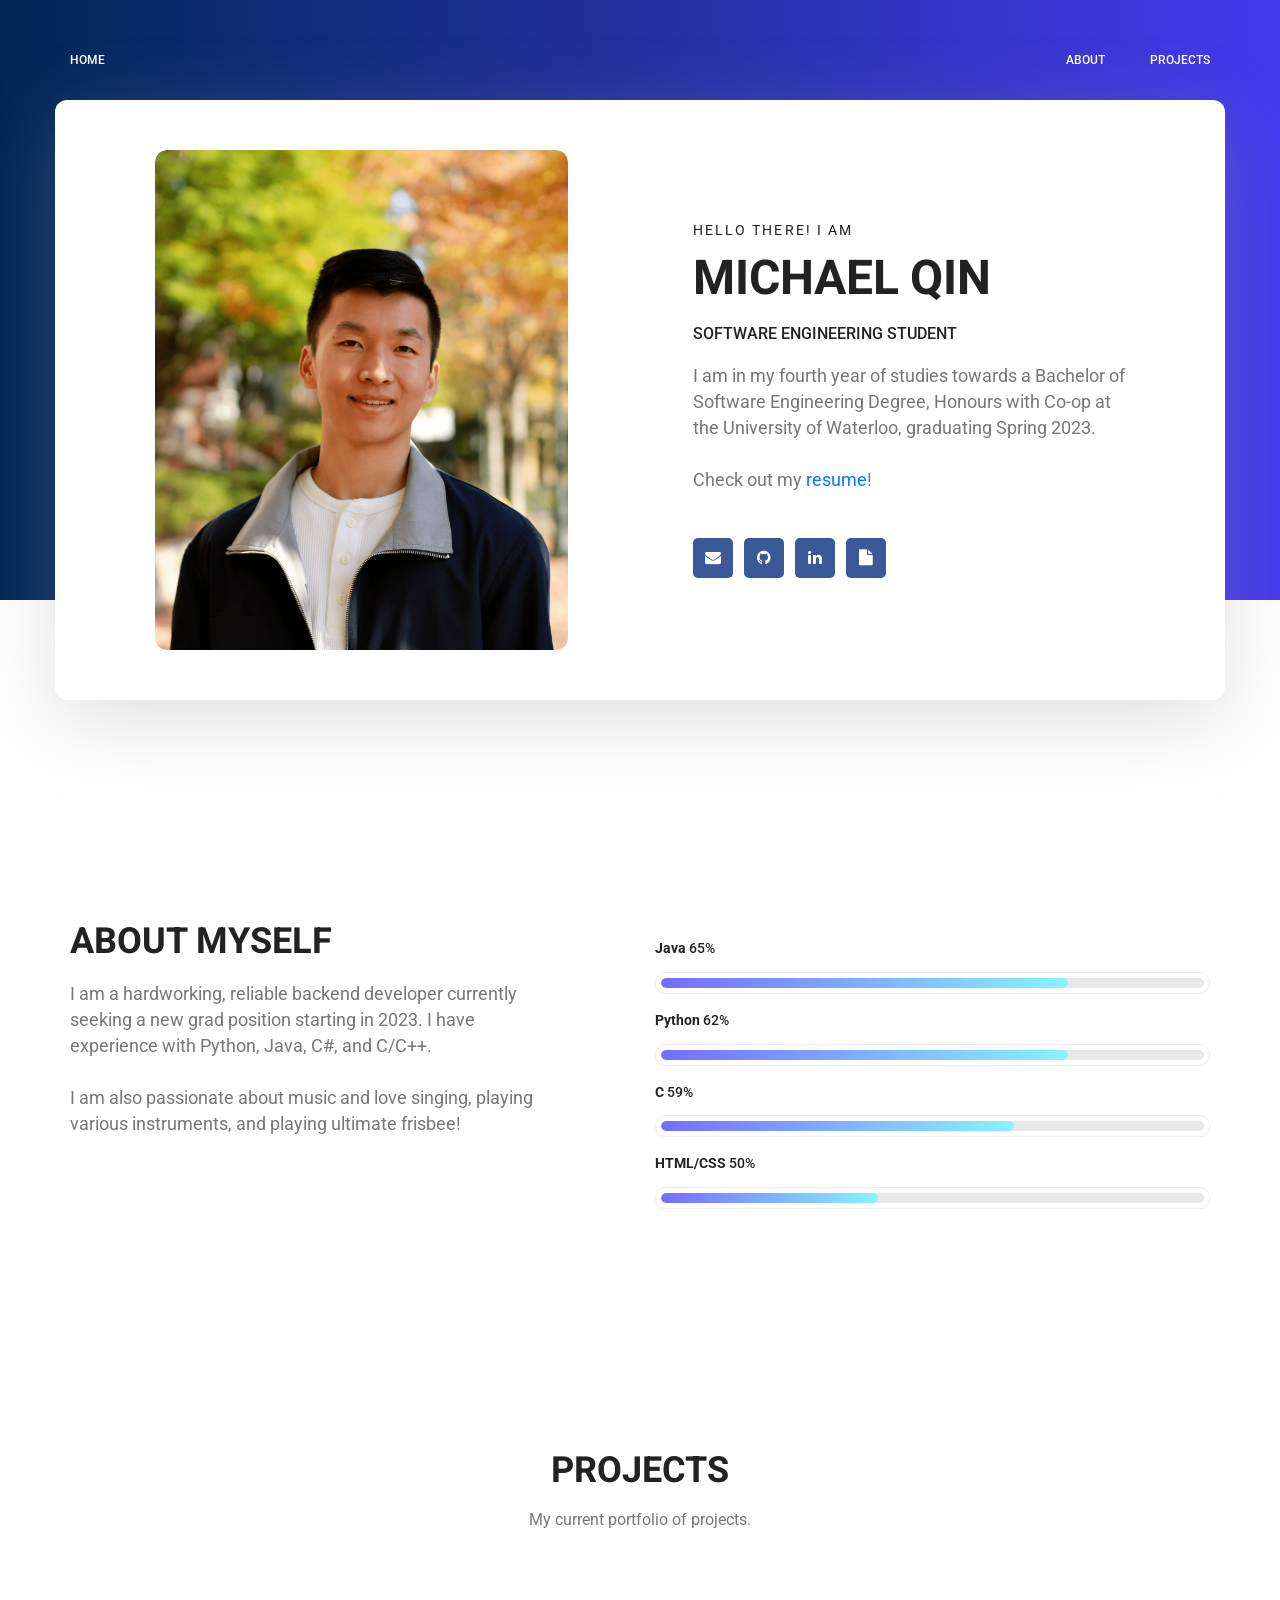
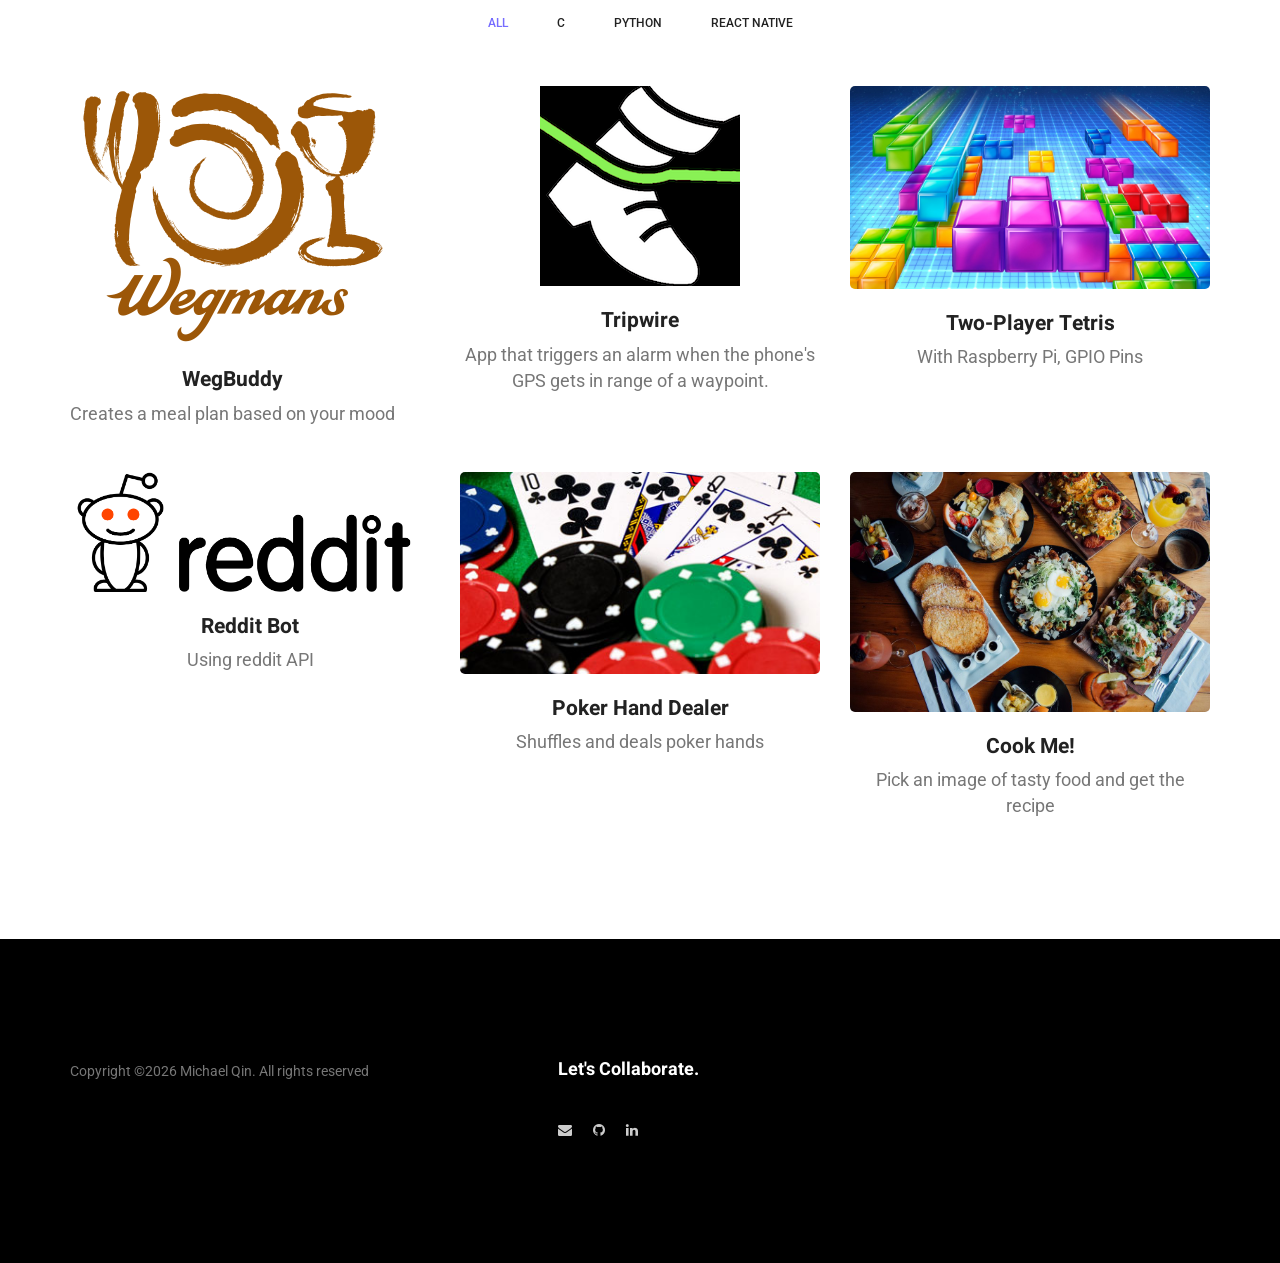
==== index.html @ 65c84c8a "updated" ====
<!doctype html>
<html lang="en">
    <head>
        <meta charset="utf-8">
        <meta name="viewport" content="width=device-width, initial-scale=1, shrink-to-fit=no">
        <link rel="icon" href="img/favicon.png" type="image/png">
        <title>Michael Qin</title>
        <link rel="stylesheet" href="css/bootstrap.css">
        <link rel="stylesheet" href="vendors/linericon/style.css">
        <link rel="stylesheet" href="css/font-awesome.min.css">
        <link rel="stylesheet" href="vendors/owl-carousel/owl.carousel.min.css">
        <link rel="stylesheet" href="vendors/lightbox/simpleLightbox.css">
        <link rel="stylesheet" href="vendors/nice-select/css/nice-select.css">
        <link rel="stylesheet" href="vendors/animate-css/animate.css">
        <link rel="stylesheet" href="vendors/popup/magnific-popup.css">
        <link rel="stylesheet" href="vendors/flaticon/flaticon.css">
        <link rel="stylesheet" href="css/style.css">
				<link rel="stylesheet" href="css/responsive.css">
				
    </head>
    <body>
        
        <!--================Header Menu Area =================-->
        <header class="header_area">
            <div class="main_menu">
            	<nav class="navbar navbar-expand-lg navbar-light">
					<div class="container box_1620">
						<ul class="nav navbar-nav menu_nav mr-auto">
							<li class="nav-item active"><a class="nav-link" href="index.html">Home</a></li>
						</ul>
						<button class="navbar-toggler" type="button" data-toggle="collapse" data-target="#navbarSupportedContent" aria-controls="navbarSupportedContent" aria-expanded="false" aria-label="Toggle navigation">
							<span class="icon-bar"></span>
							<span class="icon-bar"></span>
							<span class="icon-bar"></span>
						</button>

						<div class="collapse navbar-collapse offset" id="navbarSupportedContent">
							<ul class="nav navbar-nav menu_nav ml-auto">
								<li class="nav-item"><a class="nav-link" href="#welcome_area">About</a></li> 
								<li class="nav-item"><a class="nav-link" href="#projects">Projects</a></li>
							</ul>
						</div> 
					</div>
            	</nav>
            </div>
        </header>
        <!--================Header Menu Area =================-->
        
        <!--================Home Banner Area =================-->
        <section class="home_banner_area">
           	<div class="animated container box_1620 bounceInRight"> <!-- animate -->
           		<div class="banner_inner d-flex align-items-center">
					<div class="banner_content">
						<div class="media">
							<div class="d-flex">
								<img class="header_image" src="img/profilePortrait.png" alt="">
							</div>
							<div class="media-body">
								<div class="personal_text">
									<h6>Hello there! I am</h6>
									<h3>Michael Qin</h3>
									<h4>Software Engineering Student</h4>
									<p>I am in my fourth year of studies towards a Bachelor of Software Engineering Degree, Honours with Co-op at the University of Waterloo, graduating Spring 2023.
										<br><br>
										Check out my <a href="documents/michaelqinresume.pdf" target="_blank">resume</a>!
									</p>

									<ul class="list personal_social">
										<li><a href="mailto:qin.michael3@gmail.com" target="_blank"><i class="fa fa-envelope"></i></a></li> <!-- target blank is new tab-->
										<li><a href="https://github.com/michaelqin3" target="_blank"><i class="fa fa-github"></i></a></li>
										<li><a href="https://www.linkedin.com/in/michael-q/" target="_blank"><i class="fa fa-linkedin"></i></a></li>
										<li><a href="documents/michaelqinresume.pdf" target="_blank"><i class="fa fa-file"></i></a></li>
									</ul>
								</div>
							</div>
						</div>
					</div>
				</div>
            </div>
        </section>
        <!--================End Home Banner Area =================-->
        <!-- just have a small text blurb and text links, delete projects and the bars -->
        <!--================Welcome Area =================-->
        <section class="welcome_area p_120" id="welcome_area">
        	<div class="container">
        		<div class="row welcome_inner">
        			<div class="col-lg-6">
        				<div class="welcome_text">
        					<h4>About Myself</h4>
        					<p>I am a hardworking, reliable backend developer currently seeking a new grad position starting in 2023. I have experience with Python, Java, C#, and C/C++.
								<br><br>
								I am also passionate about music and love singing, playing various instruments, and playing ultimate frisbee!
							</p>
        				</div>
        			</div>
        			<div class="col-lg-6">
        				<div class="tools_expert">
        					<div class="skill_main">
								<div class="skill_item">
									<h4><strong>Java</strong> <span class="counter">85</span>%</h4>
									<div class="progress_br">
										<div class="progress">
											<div class="progress-bar" role="progressbar" aria-valuenow="75" aria-valuemin="0" aria-valuemax="100"></div>
										</div>
									</div>
								</div>
								<div class="skill_item">
									<h4><strong>Python</strong> <span class="counter">80</span>%</h4>
									<div class="progress_br">
										<div class="progress">
											<div class="progress-bar" role="progressbar" aria-valuenow="75" aria-valuemin="0" aria-valuemax="100"></div>
										</div>
									</div>
								</div>
								<div class="skill_item">
									<h4><strong>C</strong> <span class="counter">75</span>%</h4>
									<div class="progress_br">
										<div class="progress">
											<div class="progress-bar" role="progressbar" aria-valuenow="65" aria-valuemin="0" aria-valuemax="100"></div>
										</div>
									</div>
								</div>
								<div class="skill_item">
									<h4><strong>HTML/CSS</strong> <span class="counter">65</span>%</h4>
									<div class="progress_br">
										<div class="progress">
											<div class="progress-bar" role="progressbar" aria-valuenow="40" aria-valuemin="0" aria-valuemax="100"></div>
										</div>
									</div>
								</div>
							</div>
        				</div>
        			</div>
        		</div>
        	</div>
        </section>
        <!--================End Welcome Area =================-->
         
        <!--================Home Gallery Area =================-->
        <section class="home_gallery_area p_120" id="projects">
        	<div class="container">
        		<div class="main_title">
        			<h2>Projects</h2>
        			<p>My current portfolio of projects.</p>
        		</div>
        		<div class="isotope_fillter">
        			<ul class="gallery_filter list">
						<li class="active" data-filter="*"><a href="#">All</a></li>
						<li data-filter=".c"><a href="#">C</a></li>
						<li data-filter=".python"><a href="#">Python</a></li>
						<li data-filter=".rn"><a href="#">React Native</a></li>
					</ul>
        		</div>
        	</div>
        	<div class="container">
        		<div class="gallery_f_inner row imageGallery1">
					<div class="col-lg-4 col-md-4 col-sm-6 python">
						<div class="h_gallery_item">
							<div class="g_img_item">
								<img class="img-fluid" src="img/wegmans.png" alt="">
								<a class="light" href="https://github.com/meiyiniu/weg-buddy" target="_blank"><img src="img/gallery/icon.png" alt=""></a>
							</div>
							<div class="g_item_text">
								<h4>WegBuddy</h4>
								<p>Creates a meal plan based on your mood</p>
							</div>
						</div>
					</div>
					<div class="col-lg-4 col-md-4 col-sm-6 rn">
						<div class="h_gallery_item">
							<div class="g_img_item">
								<img class="img-fluid" src="img/tripwire.png" alt="">
								<a class="light" href="https://github.com/michaelqin3/tripwire" target="_blank"><img src="img/gallery/icon.png" alt=""></a>
							</div>
							<div class="g_item_text">
								<h4>Tripwire</h4>
								<p>App that triggers an alarm when the phone's GPS gets in range of a waypoint.</p>
							</div>
						</div>
					</div>
        			<div class="col-lg-4 col-md-4 col-sm-6 python">
        				<div class="h_gallery_item">
        					<div class="g_img_item">
        						<img class="img-fluid" src="img/tetris.jpeg" alt="">
        						<a class="light" href="https://github.com/michaelqin3/PiTetris" target="_blank"><img src="img/gallery/icon.png" alt=""></a>
        					</div>
        					<div class="g_item_text">
        						<h4>Two-Player Tetris</h4>
        						<p>With Raspberry Pi, GPIO Pins</p>
        					</div>
        				</div>
					</div>
					<div class="col-lg-4 col-md-4 col-sm-6 python">
        				<div class="h_gallery_item">
        					<div class="g_img_item">
        						<img class="img-fluid" src="img/reddit1.png" alt="">
        						<a class="light" href="https://github.com/michaelqin3/aswell_bot" target="_blank"><img src="img/gallery/icon.png" alt=""></a>
        					</div>
        					<div class="g_item_text">
        						<h4>Reddit Bot</h4>
        						<p>Using reddit API</p>
        					</div>
        				</div>
					</div>
					<div class="col-lg-4 col-md-4 col-sm-6 c">
        				<div class="h_gallery_item">
        					<div class="g_img_item">
        						<img class="img-fluid" src="img/poker.jpg" alt="">
        						<a class="light" href="https://github.com/michaelqin3/weird-poker" target="_blank"><img src="img/gallery/icon.png" alt=""></a>
        					</div>
        					<div class="g_item_text">
								<h4>Poker Hand Dealer</h4>
								<p>Shuffles and deals poker hands</p>
        					</div>
        				</div>
					</div>
					<div class="col-lg-4 col-md-4 col-sm-6">
        				<div class="h_gallery_item">
        					<div class="g_img_item">
        						<img class="img-fluid" src="img/food.jpg" alt="">
        						<a class="light" href="https://github.com/HanssonLin/CookMeApp" target="_blank"><img src="img/gallery/icon.png" alt=""></a>
        					</div>
        					<div class="g_item_text">
								<h4>Cook Me!</h4>
								<p>Pick an image of tasty food and get the recipe</p>
        					</div>
        				</div>
        			</div>
        		</div>
        	</div>
        </section>
        <!--================End Home Gallery Area =================-->
        
        <!--================Footer Area =================-->
        <footer class="footer_area p_120">
        	<div class="container">
        		<div class="row footer_inner">
        			<div class="col-lg-5 col-sm-6">
        				<aside class="f_widget ab_widget">
        					<p>Copyright &copy;<script>document.write(new Date().getFullYear());</script> Michael Qin. All rights reserved</p>
        				</aside>
        			</div>
        			<div class="col-lg-2">
        				<aside class="f_widget social_widget">
        					<div class="f_title">
        						<h3>Let's Collaborate.</h3> <!-- bigger buttons!-->
        					</div>
        					<ul class="list">
        						<li><a href="mailto:qin.michael3@gmail.com" target="_blank"><i class="fa fa-envelope"></i></a></li> <!-- target blank is new tab-->
								<li><a href="https://github.com/michaelqin3" target="_blank"><i class="fa fa-github"></i></a></li>
								<li><a href="https://www.linkedin.com/in/michael-q/" target="_blank"><i class="fa fa-linkedin"></i></a></li>
        					</ul>
        				</aside>
        			</div>
        		</div>
        	</div>
        </footer>
        <!--================End Footer Area =================-->

        <script src="js/jquery-3.3.1.min.js"></script>
        <script src="js/popper.js"></script>
        <script src="js/bootstrap.min.js"></script>
        <script src="js/stellar.js"></script>
        <script src="vendors/lightbox/simpleLightbox.min.js"></script>
        <script src="vendors/nice-select/js/jquery.nice-select.min.js"></script>
        <script src="vendors/isotope/imagesloaded.pkgd.min.js"></script>
        <script src="vendors/isotope/isotope.pkgd.min.js"></script>
        <script src="vendors/owl-carousel/owl.carousel.min.js"></script>
        <script src="vendors/popup/jquery.magnific-popup.min.js"></script>
        <script src="js/jquery.ajaxchimp.min.js"></script>
        <script src="vendors/counter-up/jquery.waypoints.min.js"></script>
        <script src="vendors/counter-up/jquery.counterup.min.js"></script>
        <script src="js/mail-script.js"></script>
		<script src="js/theme.js"></script>
    </body>
</html>
---- vendors/linericon/style.css ----
@font-face {
	font-family: 'Linearicons-Free';
	src:url('fonts/Linearicons-Free.eot?w118d');
	src:url('fonts/Linearicons-Free.eot?#iefixw118d') format('embedded-opentype'),
		url('fonts/Linearicons-Free.woff2?w118d') format('woff2'),
		url('fonts/Linearicons-Free.woff?w118d') format('woff'),
		url('fonts/Linearicons-Free.ttf?w118d') format('truetype'),
		url('fonts/Linearicons-Free.svg?w118d#Linearicons-Free') format('svg');
	font-weight: normal;
	font-style: normal;
}

.lnr {
	font-family: 'Linearicons-Free';
	speak: none;
	font-style: normal;
	font-weight: normal;
	font-variant: normal;
	text-transform: none;
	line-height: 1;

	/* Better Font Rendering =========== */
	-webkit-font-smoothing: antialiased;
	-moz-osx-font-smoothing: grayscale;
}

.lnr-home:before {
	content: "\e800";
}
.lnr-apartment:before {
	content: "\e801";
}
.lnr-pencil:before {
	content: "\e802";
}
.lnr-magic-wand:before {
	content: "\e803";
}
.lnr-drop:before {
	content: "\e804";
}
.lnr-lighter:before {
	content: "\e805";
}
.lnr-poop:before {
	content: "\e806";
}
.lnr-sun:before {
	content: "\e807";
}
.lnr-moon:before {
	content: "\e808";
}
.lnr-cloud:before {
	content: "\e809";
}
.lnr-cloud-upload:before {
	content: "\e80a";
}
.lnr-cloud-download:before {
	content: "\e80b";
}
.lnr-cloud-sync:before {
	content: "\e80c";
}
.lnr-cloud-check:before {
	content: "\e80d";
}
.lnr-database:before {
	content: "\e80e";
}
.lnr-lock:before {
	content: "\e80f";
}
.lnr-cog:before {
	content: "\e810";
}
.lnr-trash:before {
	content: "\e811";
}
.lnr-dice:before {
	content: "\e812";
}
.lnr-heart:before {
	content: "\e813";
}
.lnr-star:before {
	content: "\e814";
}
.lnr-star-half:before {
	content: "\e815";
}
.lnr-star-empty:before {
	content: "\e816";
}
.lnr-flag:before {
	content: "\e817";
}
.lnr-envelope:before {
	content: "\e818";
}
.lnr-paperclip:before {
	content: "\e819";
}
.lnr-inbox:before {
	content: "\e81a";
}
.lnr-eye:before {
	content: "\e81b";
}
.lnr-printer:before {
	content: "\e81c";
}
.lnr-file-empty:before {
	content: "\e81d";
}
.lnr-file-add:before {
	content: "\e81e";
}
.lnr-enter:before {
	content: "\e81f";
}
.lnr-exit:before {
	content: "\e820";
}
.lnr-graduation-hat:before {
	content: "\e821";
}
.lnr-license:before {
	content: "\e822";
}
.lnr-music-note:before {
	content: "\e823";
}
.lnr-film-play:before {
	content: "\e824";
}
.lnr-camera-video:before {
	content: "\e825";
}
.lnr-camera:before {
	content: "\e826";
}
.lnr-picture:before {
	content: "\e827";
}
.lnr-book:before {
	content: "\e828";
}
.lnr-bookmark:before {
	content: "\e829";
}
.lnr-user:before {
	content: "\e82a";
}
.lnr-users:before {
	content: "\e82b";
}
.lnr-shirt:before {
	content: "\e82c";
}
.lnr-store:before {
	content: "\e82d";
}
.lnr-cart:before {
	content: "\e82e";
}
.lnr-tag:before {
	content: "\e82f";
}
.lnr-phone-handset:before {
	content: "\e830";
}
.lnr-phone:before {
	content: "\e831";
}
.lnr-pushpin:before {
	content: "\e832";
}
.lnr-map-marker:before {
	content: "\e833";
}
.lnr-map:before {
	content: "\e834";
}
.lnr-location:before {
	content: "\e835";
}
.lnr-calendar-full:before {
	content: "\e836";
}
.lnr-keyboard:before {
	content: "\e837";
}
.lnr-spell-check:before {
	content: "\e838";
}
.lnr-screen:before {
	content: "\e839";
}
.lnr-smartphone:before {
	content: "\e83a";
}
.lnr-tablet:before {
	content: "\e83b";
}
.lnr-laptop:before {
	content: "\e83c";
}
.lnr-laptop-phone:before {
	content: "\e83d";
}
.lnr-power-switch:before {
	content: "\e83e";
}
.lnr-bubble:before {
	content: "\e83f";
}
.lnr-heart-pulse:before {
	content: "\e840";
}
.lnr-construction:before {
	content: "\e841";
}
.lnr-pie-chart:before {
	content: "\e842";
}
.lnr-chart-bars:before {
	content: "\e843";
}
.lnr-gift:before {
	content: "\e844";
}
.lnr-diamond:before {
	content: "\e845";
}
.lnr-linearicons:before {
	content: "\e846";
}
.lnr-dinner:before {
	content: "\e847";
}
.lnr-coffee-cup:before {
	content: "\e848";
}
.lnr-leaf:before {
	content: "\e849";
}
.lnr-paw:before {
	content: "\e84a";
}
.lnr-rocket:before {
	content: "\e84b";
}
.lnr-briefcase:before {
	content: "\e84c";
}
.lnr-bus:before {
	content: "\e84d";
}
.lnr-car:before {
	content: "\e84e";
}
.lnr-train:before {
	content: "\e84f";
}
.lnr-bicycle:before {
	content: "\e850";
}
.lnr-wheelchair:before {
	content: "\e851";
}
.lnr-select:before {
	content: "\e852";
}
.lnr-earth:before {
	content: "\e853";
}
.lnr-smile:before {
	content: "\e854";
}
.lnr-sad:before {
	content: "\e855";
}
.lnr-neutral:before {
	content: "\e856";
}
.lnr-mustache:before {
	content: "\e857";
}
.lnr-alarm:before {
	content: "\e858";
}
.lnr-bullhorn:before {
	content: "\e859";
}
.lnr-volume-high:before {
	content: "\e85a";
}
.lnr-volume-medium:before {
	content: "\e85b";
}
.lnr-volume-low:before {
	content: "\e85c";
}
.lnr-volume:before {
	content: "\e85d";
}
.lnr-mic:before {
	content: "\e85e";
}
.lnr-hourglass:before {
	content: "\e85f";
}
.lnr-undo:before {
	content: "\e860";
}
.lnr-redo:before {
	content: "\e861";
}
.lnr-sync:before {
	content: "\e862";
}
.lnr-history:before {
	content: "\e863";
}
.lnr-clock:before {
	content: "\e864";
}
.lnr-download:before {
	content: "\e865";
}
.lnr-upload:before {
	content: "\e866";
}
.lnr-enter-down:before {
	content: "\e867";
}
.lnr-exit-up:before {
	content: "\e868";
}
.lnr-bug:before {
	content: "\e869";
}
.lnr-code:before {
	content: "\e86a";
}
.lnr-link:before {
	content: "\e86b";
}
.lnr-unlink:before {
	content: "\e86c";
}
.lnr-thumbs-up:before {
	content: "\e86d";
}
.lnr-thumbs-down:before {
	content: "\e86e";
}
.lnr-magnifier:before {
	content: "\e86f";
}
.lnr-cross:before {
	content: "\e870";
}
.lnr-menu:before {
	content: "\e871";
}
.lnr-list:before {
	content: "\e872";
}
.lnr-chevron-up:before {
	content: "\e873";
}
.lnr-chevron-down:before {
	content: "\e874";
}
.lnr-chevron-left:before {
	content: "\e875";
}
.lnr-chevron-right:before {
	content: "\e876";
}
.lnr-arrow-up:before {
	content: "\e877";
}
.lnr-arrow-down:before {
	content: "\e878";
}
.lnr-arrow-left:before {
	content: "\e879";
}
.lnr-arrow-right:before {
	content: "\e87a";
}
.lnr-move:before {
	content: "\e87b";
}
.lnr-warning:before {
	content: "\e87c";
}
.lnr-question-circle:before {
	content: "\e87d";
}
.lnr-menu-circle:before {
	content: "\e87e";
}
.lnr-checkmark-circle:before {
	content: "\e87f";
}
.lnr-cross-circle:before {
	content: "\e880";
}
.lnr-plus-circle:before {
	content: "\e881";
}
.lnr-circle-minus:before {
	content: "\e882";
}
.lnr-arrow-up-circle:before {
	content: "\e883";
}
.lnr-arrow-down-circle:before {
	content: "\e884";
}
.lnr-arrow-left-circle:before {
	content: "\e885";
}
.lnr-arrow-right-circle:before {
	content: "\e886";
}
.lnr-chevron-up-circle:before {
	content: "\e887";
}
.lnr-chevron-down-circle:before {
	content: "\e888";
}
.lnr-chevron-left-circle:before {
	content: "\e889";
}
.lnr-chevron-right-circle:before {
	content: "\e88a";
}
.lnr-crop:before {
	content: "\e88b";
}
.lnr-frame-expand:before {
	content: "\e88c";
}
.lnr-frame-contract:before {
	content: "\e88d";
}
.lnr-layers:before {
	content: "\e88e";
}
.lnr-funnel:before {
	content: "\e88f";
}
.lnr-text-format:before {
	content: "\e890";
}
.lnr-text-format-remove:before {
	content: "\e891";
}
.lnr-text-size:before {
	content: "\e892";
}
.lnr-bold:before {
	content: "\e893";
}
.lnr-italic:before {
	content: "\e894";
}
.lnr-underline:before {
	content: "\e895";
}
.lnr-strikethrough:before {
	content: "\e896";
}
.lnr-highlight:before {
	content: "\e897";
}
.lnr-text-align-left:before {
	content: "\e898";
}
.lnr-text-align-center:before {
	content: "\e899";
}
.lnr-text-align-right:before {
	content: "\e89a";
}
.lnr-text-align-justify:before {
	content: "\e89b";
}
.lnr-line-spacing:before {
	content: "\e89c";
}
.lnr-indent-increase:before {
	content: "\e89d";
}
.lnr-indent-decrease:before {
	content: "\e89e";
}
.lnr-pilcrow:before {
	content: "\e89f";
}
.lnr-direction-ltr:before {
	content: "\e8a0";
}
.lnr-direction-rtl:before {
	content: "\e8a1";
}
.lnr-page-break:before {
	content: "\e8a2";
}
.lnr-sort-alpha-asc:before {
	content: "\e8a3";
}
.lnr-sort-amount-asc:before {
	content: "\e8a4";
}
.lnr-hand:before {
	content: "\e8a5";
}
.lnr-pointer-up:before {
	content: "\e8a6";
}
.lnr-pointer-right:before {
	content: "\e8a7";
}
.lnr-pointer-down:before {
	content: "\e8a8";
}
.lnr-pointer-left:before {
	content: "\e8a9";
}
---- vendors/nice-select/css/nice-select.css ----
.nice-select {
  -webkit-tap-highlight-color: transparent;
  background-color: #fff;
  border-radius: 5px;
  border: solid 1px #e8e8e8;
  box-sizing: border-box;
  clear: both;
  cursor: pointer;
  display: block;
  float: left;
  font-family: inherit;
  font-size: 14px;
  font-weight: normal;
  height: 42px;
  line-height: 40px;
  outline: none;
  padding-left: 18px;
  padding-right: 30px;
  position: relative;
  text-align: left !important;
  -webkit-transition: all 0.2s ease-in-out;
  transition: all 0.2s ease-in-out;
  -webkit-user-select: none;
     -moz-user-select: none;
      -ms-user-select: none;
          user-select: none;
  white-space: nowrap;
  width: auto; }
  .nice-select:hover {
    border-color: #dbdbdb; }
  .nice-select:active, .nice-select.open, .nice-select:focus {
    border-color: #999; }
  .nice-select:after {
    border-bottom: 2px solid #999;
    border-right: 2px solid #999;
    content: '';
    display: block;
    height: 5px;
    margin-top: -4px;
    pointer-events: none;
    position: absolute;
    right: 12px;
    top: 50%;
    -webkit-transform-origin: 66% 66%;
        -ms-transform-origin: 66% 66%;
            transform-origin: 66% 66%;
    -webkit-transform: rotate(45deg);
        -ms-transform: rotate(45deg);
            transform: rotate(45deg);
    -webkit-transition: all 0.15s ease-in-out;
    transition: all 0.15s ease-in-out;
    width: 5px; }
  .nice-select.open:after {
    -webkit-transform: rotate(-135deg);
        -ms-transform: rotate(-135deg);
            transform: rotate(-135deg); }
  .nice-select.open .list {
    opacity: 1;
    pointer-events: auto;
    -webkit-transform: scale(1) translateY(0);
        -ms-transform: scale(1) translateY(0);
            transform: scale(1) translateY(0); }
  .nice-select.disabled {
    border-color: #ededed;
    color: #999;
    pointer-events: none; }
    .nice-select.disabled:after {
      border-color: #cccccc; }
  .nice-select.wide {
    width: 100%; }
    .nice-select.wide .list {
      left: 0 !important;
      right: 0 !important; }
  .nice-select.right {
    float: right; }
    .nice-select.right .list {
      left: auto;
      right: 0; }
  .nice-select.small {
    font-size: 12px;
    height: 36px;
    line-height: 34px; }
    .nice-select.small:after {
      height: 4px;
      width: 4px; }
    .nice-select.small .option {
      line-height: 34px;
      min-height: 34px; }
  .nice-select .list {
    background-color: #fff;
    border-radius: 5px;
    box-shadow: 0 0 0 1px rgba(68, 68, 68, 0.11);
    box-sizing: border-box;
    margin-top: 4px;
    opacity: 0;
    overflow: hidden;
    padding: 0;
    pointer-events: none;
    position: absolute;
    top: 100%;
    left: 0;
    -webkit-transform-origin: 50% 0;
        -ms-transform-origin: 50% 0;
            transform-origin: 50% 0;
    -webkit-transform: scale(0.75) translateY(-21px);
        -ms-transform: scale(0.75) translateY(-21px);
            transform: scale(0.75) translateY(-21px);
    -webkit-transition: all 0.2s cubic-bezier(0.5, 0, 0, 1.25), opacity 0.15s ease-out;
    transition: all 0.2s cubic-bezier(0.5, 0, 0, 1.25), opacity 0.15s ease-out;
    z-index: 9; }
    .nice-select .list:hover .option:not(:hover) {
      background-color: transparent !important; }
  .nice-select .option {
    cursor: pointer;
    font-weight: 400;
    line-height: 40px;
    list-style: none;
    min-height: 40px;
    outline: none;
    padding-left: 18px;
    padding-right: 29px;
    text-align: left;
    -webkit-transition: all 0.2s;
    transition: all 0.2s; }
    .nice-select .option:hover, .nice-select .option.focus, .nice-select .option.selected.focus {
      background-color: #f6f6f6; }
    .nice-select .option.selected {
      font-weight: bold; }
    .nice-select .option.disabled {
      background-color: transparent;
      color: #999;
      cursor: default; }

.no-csspointerevents .nice-select .list {
  display: none; }

.no-csspointerevents .nice-select.open .list {
  display: block; }
---- vendors/flaticon/flaticon.css ----
/*
  	Flaticon icon font: Flaticon
  	Creation date: 26/06/2018 17:19
  	*/

@font-face {
  font-family: "Flaticon";
  src: url("./Flaticon.eot");
  src: url("./Flaticon.eot?#iefix") format("embedded-opentype"),
       url("./Flaticon.woff") format("woff"),
       url("./Flaticon.ttf") format("truetype"),
       url("./Flaticon.svg#Flaticon") format("svg");
  font-weight: normal;
  font-style: normal;
}

@media screen and (-webkit-min-device-pixel-ratio:0) {
  @font-face {
    font-family: "Flaticon";
    src: url("./Flaticon.svg#Flaticon") format("svg");
  }
}

[class^="flaticon-"]:before, [class*=" flaticon-"]:before,
[class^="flaticon-"]:after, [class*=" flaticon-"]:after {   
  font-family: Flaticon;
        font-size: 20px;
font-style: normal;
margin-left: 20px;
}

.flaticon-skyline:before { content: "\f100"; }
.flaticon-sketch:before { content: "\f101"; }
.flaticon-city:before { content: "\f102"; }
---- css/style.css ----
/*----------------------------------------------------
@File: Default Styles
@Author: Rocky Ahmed
@URL: http://wethemez.com
Author E-mail: rockybd1995@gmail.com

This file contains the styling for the actual theme, this
is the file you need to edit to change the look of the
theme.
---------------------------------------------------- */
/*=====================================================================
@Template Name: Builder Construction 
@Author: Rocky Ahmed
@Developed By: Rocky Ahmed
@Developer URL: http://rocky.wethemez.com
Author E-mail: rockybd1995@gmail.com

@Default Styles

Table of Content:
01/ Variables
02/ predefin
03/ header
04/ button
05/ banner
06/ breadcrumb
07/ about
08/ team
09/ project 
10/ price 
11/ team 
12/ blog 
13/ video  
14/ features  
15/ career  
16/ contact 
17/ footer

=====================================================================*/
/*----------------------------------------------------*/
/*font Variables*/
/*Color Variables*/
/*=================== fonts ====================*/
@import url("https://fonts.googleapis.com/css?family=Heebo:300,400,700,900|Roboto:300,400,500,700");
/*---------------------------------------------------- */
/*----------------------------------------------------*/
.list {
  list-style: none;
  margin: 0px;
  padding: 0px; }

a {
  text-decoration: none;
  transition: all 0.3s ease-in-out; }
  a:hover, a:focus {
    text-decoration: none;
    outline: none; }

.row.m0 {
  margin: 0px; }

body {
  line-height: 26px;
  font-size: 18px;
  font-family: "Roboto", sans-serif;
  font-weight: normal;
  color: #777777; }

h1, h2, h3, h4, h5, h6 {
  font-family: "Heebo", sans-serif;
  font-weight: bold; }

button:focus {
  outline: none;
  box-shadow: none; }

.p0 {
  padding-left: 0px;
  padding-right: 0px; }

.p_120 {
  padding-top: 120px;
  padding-bottom: 120px; }

.p_100 {
  padding-top: 100px;
  padding-bottom: 100px; }

.pad_top {
  padding-top: 120px; }

.pad_bt {
  padding-bottom: 120px; }

.mt-25 {
  margin-top: 25px; }

@media (min-width: 1200px) {
  .container {
    max-width: 1170px; } }

@media (min-width: 1620px) {
  .box_1620 {
    max-width: 1620px;
    margin: auto;
    width: 100%;
    padding-left: 0px;
    padding-right: 0px; } }
/* Main Title Area css
============================================================================================ */
.main_title {
  text-align: center;
  max-width: 670px;
  margin: 0px auto 75px; }
  .main_title h2 {
    font-family: "Heebo", sans-serif;
    font-size: 36px;
    color: #222222;
    margin-bottom: 15px;
    text-transform: uppercase; }
  .main_title p {
    font-size: 16px;
    font-family: "Roboto", sans-serif;
    font-weight: normal;
    line-height: 26px;
    color: #777777;
    margin-bottom: 0px; }

/* End Main Title Area css
============================================================================================ */
/*---------------------------------------------------- */
/*----------------------------------------------------*/
.header_area {
  position: absolute;
  width: 100%;
  top: 0;
  left: 0;
  z-index: 99;
  transition: background 0.4s, all 0.3s linear; }
  .header_area .navbar {
    background: transparent;
    padding: 0px;
    border: 0px;
    border-radius: 0px; }
    .header_area .navbar .nav .nav-item {
      margin-right: 45px; }
      .header_area .navbar .nav .nav-item .nav-link {
        font: 500 12px/120px "Roboto", sans-serif;
        text-transform: uppercase;
        color: #fff;
        padding: 0px;
        display: inline-block; }
        .header_area .navbar .nav .nav-item .nav-link:after {
          display: none; }
      .header_area .navbar .nav .nav-item:hover .nav-link, .header_area .navbar .nav .nav-item.active .nav-link {
        color: #fff; }
      .header_area .navbar .nav .nav-item.submenu {
        position: relative; }
        .header_area .navbar .nav .nav-item.submenu ul {
          border: none;
          padding: 0px;
          border-radius: 0px;
          box-shadow: none;
          margin: 0px;
          background: #fff;
          box-shadow: 0px 3px 16px 0px rgba(0, 0, 0, 0.1); }
          @media (min-width: 992px) {
            .header_area .navbar .nav .nav-item.submenu ul {
              position: absolute;
              top: 120%;
              left: 0px;
              min-width: 200px;
              text-align: left;
              opacity: 0;
              transition: all 300ms ease-in;
              visibility: hidden;
              display: block;
              border: none;
              padding: 0px;
              border-radius: 0px; } }
          .header_area .navbar .nav .nav-item.submenu ul:before {
            content: "";
            width: 0;
            height: 0;
            border-style: solid;
            border-width: 10px 10px 0 10px;
            border-color: #eeeeee transparent transparent transparent;
            position: absolute;
            right: 24px;
            top: 45px;
            z-index: 3;
            opacity: 0;
            transition: all 400ms linear; }
          .header_area .navbar .nav .nav-item.submenu ul .nav-item {
            display: block;
            float: none;
            margin-right: 0px;
            border-bottom: 1px solid #ededed;
            margin-left: 0px;
            transition: all 0.4s linear; }
            .header_area .navbar .nav .nav-item.submenu ul .nav-item .nav-link {
              line-height: 45px;
              color: #222222;
              padding: 0px 30px;
              transition: all 150ms linear;
              display: block;
              margin-right: 0px; }
            .header_area .navbar .nav .nav-item.submenu ul .nav-item:last-child {
              border-bottom: none; }
            .header_area .navbar .nav .nav-item.submenu ul .nav-item:hover .nav-link {
              background: #766dff;
              color: #fff; }
        @media (min-width: 992px) {
          .header_area .navbar .nav .nav-item.submenu:hover ul {
            visibility: visible;
            opacity: 1;
            top: 100%; } }
        .header_area .navbar .nav .nav-item.submenu:hover ul .nav-item {
          margin-top: 0px; }
      .header_area .navbar .nav .nav-item:last-child {
        margin-right: 0px; }
    .header_area .navbar .search {
      font-size: 12px;
      line-height: 60px;
      display: inline-block;
      color: #222222;
      margin-left: 80px; }
      .header_area .navbar .search i {
        font-weight: 600; }
  .header_area.navbar_fixed .main_menu {
    position: fixed;
    width: 100%;
    top: -70px;
    left: 0;
    right: 0;
    background: #000;
    transform: translateY(70px);
    transition: transform 500ms ease, background 500ms ease;
    -webkit-transition: transform 500ms ease, background 500ms ease;
    box-shadow: 0px 3px 16px 0px rgba(0, 0, 0, 0.1); }
    .header_area.navbar_fixed .main_menu .navbar .nav .nav-item .nav-link {
      line-height: 70px; }

.top_menu {
  background: #f9f9ff; }
  .top_menu .header_social li {
    display: inline-block;
    margin-right: 15px; }
    .top_menu .header_social li a {
      font-size: 14px;
      color: #777777;
      display: inline-block;
      line-height: 42px;
      transition: all 300ms linear 0s; }
    .top_menu .header_social li:last-child {
      margin-right: 0px; }
    .top_menu .header_social li:hover a {
      color: #766dff; }
  .top_menu .dn_btn {
    line-height: 42px;
    display: inline-block;
    font-size: 12px;
    margin-right: 30px;
    font-family: "Roboto", sans-serif;
    font-weight: normal;
    color: #777777;
    transition: all 300ms linear 0s; }
    .top_menu .dn_btn:hover {
      color: #766dff; }
    .top_menu .dn_btn:last-child {
      margin-right: 0px; }
  .top_menu .lan_pack {
    height: 30px;
    border: 1px solid #eeeeee;
    border-radius: 3px;
    line-height: 28px;
    font-size: 12px;
    font-family: "Roboto", sans-serif;
    font-weight: 500;
    padding-left: 19px;
    padding-right: 36px;
    color: #777777;
    background: #f9f9ff;
    margin-right: 5px;
    margin-top: 8px; }
    .top_menu .lan_pack .current {
      color: #777777; }
    .top_menu .lan_pack:after {
      content: "\f0d7";
      border: none !important;
      font: normal normal normal 12px/1 FontAwesome;
      transform: rotate(0deg);
      height: auto;
      margin-top: -6px;
      right: 20px; }

/*---------------------------------------------------- */
/*----------------------------------------------------*/
/* Home Banner Area css
============================================================================================ */
.home_banner_area {
  position: relative;
  z-index: 1;
  background-image: -moz-linear-gradient( 0deg, #002855, #4539ee);
	background-image: -webkit-linear-gradient( 0deg, #002855, #4539ee);
  background-image: -ms-linear-gradient( 0deg, #002855, #4539ee);     
  margin-bottom: 200px; }
  .home_banner_area .box_1620 {
    min-height: 0px;
    border-radius: 12px;
    position: relative;
    bottom: -100px;
    background: #fff;
    padding: 100px;
    padding-top: 50px;
    padding-bottom: 50px;
    box-shadow: 0px 20px 80px 0px rgba(153, 153, 153, 0.3); }
  .home_banner_area .banner_inner {
    position: relative;
    width: 100%;
    min-height: 0px;
    display: flex; }
    .home_banner_area .banner_inner .banner_content {
      color: #222222;
      vertical-align: middle;
      align-self: center;
      text-align: left; }
      .home_banner_area .banner_inner .banner_content .media .d-flex {
        padding-right: 125px; }
      .home_banner_area .banner_inner .banner_content .media .media-body {
        vertical-align: middle;
        align-self: center; }

.blog_banner {
  min-height: 780px;
  position: relative;
  z-index: 1;
  overflow: hidden;
  margin-bottom: 0px; }
  .blog_banner .banner_inner {
    background: #04091e;
    position: relative;
    overflow: hidden;
    width: 100%;
    min-height: 780px;
    z-index: 1; }
    .blog_banner .banner_inner .overlay {
      background: url(../img/banner/banner-2.jpg) no-repeat scroll center center;
      opacity: .5;
      height: 125%;
      position: absolute;
      left: 0px;
      top: 0px;
      width: 100%;
      z-index: -1; }
    .blog_banner .banner_inner .blog_b_text {
      max-width: 700px;
      margin: auto;
      color: #fff; }
      .blog_banner .banner_inner .blog_b_text h2 {
        font-size: 60px;
        font-weight: bold;
        font-family: "Heebo", sans-serif;
        line-height: 66px;
        margin-bottom: 15px;
        text-transform: uppercase; }
      .blog_banner .banner_inner .blog_b_text p {
        font-size: 16px;
        margin-bottom: 35px; }
      .blog_banner .banner_inner .blog_b_text .white_bg_btn {
        line-height: 42px;
        padding: 0px 45px;
        border-radius: 5px; }

.banner_box {
  max-width: 1620px;
  margin: auto; }

.banner_area {
  position: relative;
  z-index: 1;
  min-height: 350px;
  background-image: -moz-linear-gradient(0deg, #766dff 0%, #88f3ff 100%);
  background-image: -webkit-linear-gradient(0deg, #766dff 0%, #88f3ff 100%);
  background-image: -ms-linear-gradient(0deg, #766dff 0%, #88f3ff 100%);
  margin-bottom: 120px; }
  .banner_area .box_1620 {
    background: #fff;
    min-height: 360px;
    border-radius: 12px;
    position: relative;
    bottom: -120px;
    box-shadow: 0px 20px 80px 0px rgba(153, 153, 153, 0.3); }
  .banner_area .banner_inner {
    position: relative;
    overflow: hidden;
    width: 100%;
    min-height: 360px;
    z-index: 1; }
    .banner_area .banner_inner .banner_content h2 {
      color: #222222;
      font-size: 48px;
      font-family: "Heebo", sans-serif;
      margin-bottom: 0px;
      font-weight: bold; }
    .banner_area .banner_inner .banner_content .page_link a {
      font-size: 14px;
      color: #222222;
      font-family: "Roboto", sans-serif;
      margin-right: 32px;
      position: relative; }
      .banner_area .banner_inner .banner_content .page_link a:before {
        content: "\e87a";
        font-family: 'Linearicons-Free';
        position: absolute;
        right: -25px;
        top: 50%;
        transform: translateY(-50%); }
      .banner_area .banner_inner .banner_content .page_link a:last-child {
        margin-right: 0px; }
        .banner_area .banner_inner .banner_content .page_link a:last-child:before {
          display: none; }
      .banner_area .banner_inner .banner_content .page_link a:hover {
        color: #766dff; }

/* End Home Banner Area css
============================================================================================ */
/*---------------------------------------------------- */
/*----------------------------------------------------*/
/* Latest Blog Area css
============================================================================================ */
.latest_blog_inner {
  margin-bottom: -30px; }

.l_blog_item {
  margin-bottom: 30px; }
  .l_blog_item .date {
    font-size: 13px;
    font-family: "Roboto", sans-serif;
    font-weight: normal;
    color: #777777;
    margin-top: 20px;
    display: block;
    margin-bottom: 15px; }
  .l_blog_item h4 {
    font-size: 18px;
    line-height: 24px;
    color: #222222;
    border-bottom: 1px solid #eeeeee;
    padding-bottom: 20px;
    margin-bottom: 20px;
    transition: all 300ms linear 0s; }
  .l_blog_item p {
    margin-bottom: 0px; }
  .l_blog_item:hover h4 {
    color: #766dff; }

/* End Latest Blog Area css
============================================================================================ */
/*================= latest_blog_area css =============*/
.single-recent-blog-post {
  margin-bottom: 30px; }
  .single-recent-blog-post .thumb {
    overflow: hidden; }
    .single-recent-blog-post .thumb img {
      transition: all 0.7s linear; }
  .single-recent-blog-post .details {
    padding-top: 30px; }
    .single-recent-blog-post .details .sec_h4 {
      line-height: 24px;
      padding: 10px 0px 13px;
      transition: all 0.3s linear; }
      .single-recent-blog-post .details .sec_h4:hover {
        color: #777777; }
  .single-recent-blog-post .date {
    font-size: 14px;
    line-height: 24px;
    font-weight: 400; }
  .single-recent-blog-post:hover img {
    transform: scale(1.23) rotate(10deg); }

.tags .tag_btn {
  font-size: 12px;
  font-weight: 500;
  line-height: 20px;
  border: 1px solid #eeeeee;
  display: inline-block;
  padding: 1px 18px;
  text-align: center;
  color: #222222; }
  .tags .tag_btn:before {
    background: #766dff; }
  .tags .tag_btn + .tag_btn {
    margin-left: 2px; }

/*========= blog_categorie_area css ===========*/
.blog_categorie_area {
  padding-top: 80px;
  padding-bottom: 80px; }

.categories_post {
  position: relative;
  text-align: center;
  cursor: pointer; }
  .categories_post img {
    max-width: 100%; }
  .categories_post .categories_details {
    position: absolute;
    top: 20px;
    left: 20px;
    right: 20px;
    bottom: 20px;
    background: rgba(34, 34, 34, 0.8);
    color: #fff;
    transition: all 0.3s linear;
    display: flex;
    align-items: center;
    justify-content: center; }
    .categories_post .categories_details h5 {
      margin-bottom: 0px;
      font-size: 18px;
      line-height: 26px;
      text-transform: uppercase;
      color: #fff;
      position: relative; }
    .categories_post .categories_details p {
      font-weight: 300;
      font-size: 14px;
      line-height: 26px;
      margin-bottom: 0px; }
    .categories_post .categories_details .border_line {
      margin: 10px 0px;
      background: #fff;
      width: 100%;
      height: 1px; }
  .categories_post:hover .categories_details {
    background-image: -moz-linear-gradient(0deg, #766dff 0%, #88f3ff 100%);
    background-image: -webkit-linear-gradient(0deg, #766dff 0%, #88f3ff 100%);
    background-image: -ms-linear-gradient(0deg, #766dff 0%, #88f3ff 100%);
    opacity: 0.851; }

/*============ blog_left_sidebar css ==============*/
.blog_item {
  margin-bottom: 40px; }

.blog_info {
  padding-top: 30px; }
  .blog_info .post_tag {
    padding-bottom: 20px; }
    .blog_info .post_tag a {
      font: 300 14px/21px "Roboto", sans-serif;
      color: #222222; }
      .blog_info .post_tag a:hover {
        color: #777777; }
      .blog_info .post_tag a.active {
        color: #766dff; }
  .blog_info .blog_meta li a {
    font: 300 14px/20px "Roboto", sans-serif;
    color: #777777;
    vertical-align: middle;
    padding-bottom: 12px;
    display: inline-block; }
    .blog_info .blog_meta li a i {
      color: #222222;
      font-size: 16px;
      font-weight: 600;
      padding-left: 15px;
      line-height: 20px;
      vertical-align: middle; }
    .blog_info .blog_meta li a:hover {
      color: #766dff; }

.blog_post img {
  max-width: 100%; }

.blog_details {
  padding-top: 20px; }
  .blog_details h2 {
    font-size: 24px;
    line-height: 36px;
    color: #222222;
    font-weight: 600;
    transition: all 0.3s linear; }
    .blog_details h2:hover {
      color: #766dff; }
  .blog_details p {
    margin-bottom: 26px; }

.view_btn {
  font-size: 14px;
  line-height: 36px;
  display: inline-block;
  color: #222222;
  font-weight: 500;
  padding: 0px 30px;
  background: #fff; }

.blog_right_sidebar {
  border: 1px solid #eeeeee;
  background: #fafaff;
  padding: 30px; }
  .blog_right_sidebar .widget_title {
    font-size: 18px;
    line-height: 25px;
    background: #766dff;
    text-align: center;
    color: #fff;
    padding: 8px 0px;
    margin-bottom: 30px; }
  .blog_right_sidebar .search_widget .input-group .form-control {
    font-size: 14px;
    line-height: 29px;
    border: 0px;
    width: 100%;
    font-weight: 300;
    color: #fff;
    padding-left: 20px;
    border-radius: 45px;
    z-index: 0;
    background: #766dff; }
    .blog_right_sidebar .search_widget .input-group .form-control.placeholder {
      color: #fff; }
    .blog_right_sidebar .search_widget .input-group .form-control:-moz-placeholder {
      color: #fff; }
    .blog_right_sidebar .search_widget .input-group .form-control::-moz-placeholder {
      color: #fff; }
    .blog_right_sidebar .search_widget .input-group .form-control::-webkit-input-placeholder {
      color: #fff; }
    .blog_right_sidebar .search_widget .input-group .form-control:focus {
      box-shadow: none; }
  .blog_right_sidebar .search_widget .input-group .btn-default {
    position: absolute;
    right: 20px;
    background: transparent;
    border: 0px;
    box-shadow: none;
    font-size: 14px;
    color: #fff;
    padding: 0px;
    top: 50%;
    transform: translateY(-50%);
    z-index: 1; }
  .blog_right_sidebar .author_widget {
    text-align: center; }
    .blog_right_sidebar .author_widget h4 {
      font-size: 18px;
      line-height: 20px;
      color: #222222;
      margin-bottom: 5px;
      margin-top: 30px; }
    .blog_right_sidebar .author_widget p {
      margin-bottom: 0px; }
    .blog_right_sidebar .author_widget .social_icon {
      padding: 7px 0px 15px; }
      .blog_right_sidebar .author_widget .social_icon a {
        font-size: 14px;
        color: #222222;
        transition: all 0.2s linear; }
        .blog_right_sidebar .author_widget .social_icon a + a {
          margin-left: 20px; }
        .blog_right_sidebar .author_widget .social_icon a:hover {
          color: #766dff; }
  .blog_right_sidebar .popular_post_widget .post_item .media-body {
    justify-content: center;
    align-self: center;
    padding-left: 20px; }
    .blog_right_sidebar .popular_post_widget .post_item .media-body h3 {
      font-size: 14px;
      line-height: 20px;
      color: #222222;
      margin-bottom: 4px;
      transition: all 0.3s linear; }
      .blog_right_sidebar .popular_post_widget .post_item .media-body h3:hover {
        color: #766dff; }
    .blog_right_sidebar .popular_post_widget .post_item .media-body p {
      font-size: 12px;
      line-height: 21px;
      margin-bottom: 0px; }
  .blog_right_sidebar .popular_post_widget .post_item + .post_item {
    margin-top: 20px; }
  .blog_right_sidebar .post_category_widget .cat-list li {
    border-bottom: 2px dotted #eee;
    transition: all 0.3s ease 0s;
    padding-bottom: 12px; }
    .blog_right_sidebar .post_category_widget .cat-list li a {
      font-size: 14px;
      line-height: 20px;
      color: #777; }
      .blog_right_sidebar .post_category_widget .cat-list li a p {
        margin-bottom: 0px; }
    .blog_right_sidebar .post_category_widget .cat-list li + li {
      padding-top: 15px; }
    .blog_right_sidebar .post_category_widget .cat-list li:hover {
      border-color: #766dff; }
      .blog_right_sidebar .post_category_widget .cat-list li:hover a {
        color: #766dff; }
  .blog_right_sidebar .newsletter_widget {
    text-align: center; }
    .blog_right_sidebar .newsletter_widget .form-group {
      margin-bottom: 8px; }
    .blog_right_sidebar .newsletter_widget .input-group-prepend {
      margin-right: -1px; }
    .blog_right_sidebar .newsletter_widget .input-group-text {
      background: #fff;
      border-radius: 0px;
      vertical-align: top;
      font-size: 12px;
      line-height: 36px;
      padding: 0px 0px 0px 15px;
      border: 1px solid #eeeeee;
      border-right: 0px; }
    .blog_right_sidebar .newsletter_widget .form-control {
      font-size: 12px;
      line-height: 24px;
      color: #cccccc;
      border: 1px solid #eeeeee;
      border-left: 0px;
      border-radius: 0px; }
      .blog_right_sidebar .newsletter_widget .form-control.placeholder {
        color: #cccccc; }
      .blog_right_sidebar .newsletter_widget .form-control:-moz-placeholder {
        color: #cccccc; }
      .blog_right_sidebar .newsletter_widget .form-control::-moz-placeholder {
        color: #cccccc; }
      .blog_right_sidebar .newsletter_widget .form-control::-webkit-input-placeholder {
        color: #cccccc; }
      .blog_right_sidebar .newsletter_widget .form-control:focus {
        outline: none;
        box-shadow: none; }
    .blog_right_sidebar .newsletter_widget .bbtns {
      background: #766dff;
      color: #fff;
      font-size: 12px;
      line-height: 38px;
      display: inline-block;
      font-weight: 500;
      padding: 0px 24px 0px 24px;
      border-radius: 0; }
    .blog_right_sidebar .newsletter_widget .text-bottom {
      font-size: 12px; }
  .blog_right_sidebar .tag_cloud_widget ul li {
    display: inline-block; }
    .blog_right_sidebar .tag_cloud_widget ul li a {
      display: inline-block;
      border: 1px solid #eee;
      background: #fff;
      padding: 0px 13px;
      margin-bottom: 8px;
      transition: all 0.3s ease 0s;
      color: #222222;
      font-size: 12px; }
      .blog_right_sidebar .tag_cloud_widget ul li a:hover {
        background-image: -moz-linear-gradient(0deg, #766dff 0%, #88f3ff 100%);
        background-image: -webkit-linear-gradient(0deg, #766dff 0%, #88f3ff 100%);
        background-image: -ms-linear-gradient(0deg, #766dff 0%, #88f3ff 100%);
        color: #fff; }
  .blog_right_sidebar .br {
    width: 100%;
    height: 1px;
    background: #eeeeee;
    margin: 30px 0px; }

.blog-pagination {
  padding-top: 25px;
  padding-bottom: 95px; }
  .blog-pagination .page-link {
    border-radius: 0; }
  .blog-pagination .page-item {
    border: none; }

.page-link {
  background: transparent;
  font-weight: 400; }

.blog-pagination .page-item.active .page-link {
  background-color: #766dff;
  border-color: transparent;
  color: #fff; }

.blog-pagination .page-link {
  position: relative;
  display: block;
  padding: 0.5rem 0.75rem;
  margin-left: -1px;
  line-height: 1.25;
  color: #8a8a8a;
  border: none; }

.blog-pagination .page-link .lnr {
  font-weight: 600; }

.blog-pagination .page-item:last-child .page-link,
.blog-pagination .page-item:first-child .page-link {
  border-radius: 0; }

.blog-pagination .page-link:hover {
  color: #fff;
  text-decoration: none;
  background-color: #766dff;
  border-color: #eee; }

/*============ Start Blog Single Styles  =============*/
.single-post-area .social-links {
  padding-top: 10px; }
  .single-post-area .social-links li {
    display: inline-block;
    margin-bottom: 10px; }
    .single-post-area .social-links li a {
      color: #cccccc;
      padding: 7px;
      font-size: 14px;
      transition: all 0.2s linear; }
      .single-post-area .social-links li a:hover {
        color: #222222; }
.single-post-area .blog_details {
  padding-top: 26px; }
  .single-post-area .blog_details p {
    margin-bottom: 10px; }
.single-post-area .quotes {
  margin-top: 20px;
  margin-bottom: 30px;
  padding: 24px 35px 24px 30px;
  background-color: white;
  box-shadow: -20.84px 21.58px 30px 0px rgba(176, 176, 176, 0.1);
  font-size: 14px;
  line-height: 24px;
  color: #777;
  font-style: italic; }
.single-post-area .arrow {
  position: absolute; }
  .single-post-area .arrow .lnr {
    font-size: 20px;
    font-weight: 600; }
.single-post-area .thumb .overlay-bg {
  background: rgba(0, 0, 0, 0.8); }
.single-post-area .navigation-area {
  border-top: 1px solid #eee;
  padding-top: 30px;
  margin-top: 60px; }
  .single-post-area .navigation-area p {
    margin-bottom: 0px; }
  .single-post-area .navigation-area h4 {
    font-size: 18px;
    line-height: 25px;
    color: #222222; }
  .single-post-area .navigation-area .nav-left {
    text-align: left; }
    .single-post-area .navigation-area .nav-left .thumb {
      margin-right: 20px;
      background: #000; }
      .single-post-area .navigation-area .nav-left .thumb img {
        transition: all 300ms linear 0s; }
    .single-post-area .navigation-area .nav-left .lnr {
      margin-left: 20px;
      opacity: 0;
      transition: all 300ms linear 0s; }
    .single-post-area .navigation-area .nav-left:hover .lnr {
      opacity: 1; }
    .single-post-area .navigation-area .nav-left:hover .thumb img {
      opacity: .5; }
    @media (max-width: 767px) {
      .single-post-area .navigation-area .nav-left {
        margin-bottom: 30px; } }
  .single-post-area .navigation-area .nav-right {
    text-align: right; }
    .single-post-area .navigation-area .nav-right .thumb {
      margin-left: 20px;
      background: #000; }
      .single-post-area .navigation-area .nav-right .thumb img {
        transition: all 300ms linear 0s; }
    .single-post-area .navigation-area .nav-right .lnr {
      margin-right: 20px;
      opacity: 0;
      transition: all 300ms linear 0s; }
    .single-post-area .navigation-area .nav-right:hover .lnr {
      opacity: 1; }
    .single-post-area .navigation-area .nav-right:hover .thumb img {
      opacity: .5; }
@media (max-width: 991px) {
  .single-post-area .sidebar-widgets {
    padding-bottom: 0px; } }

.comments-area {
  background: #fafaff;
  border: 1px solid #eee;
  padding: 50px 30px;
  margin-top: 50px; }
  @media (max-width: 414px) {
    .comments-area {
      padding: 50px 8px; } }
  .comments-area h4 {
    text-align: center;
    margin-bottom: 50px;
    color: #222222;
    font-size: 18px; }
  .comments-area h5 {
    font-size: 16px;
    margin-bottom: 0px; }
  .comments-area a {
    color: #222222; }
  .comments-area .comment-list {
    padding-bottom: 48px; }
    .comments-area .comment-list:last-child {
      padding-bottom: 0px; }
    .comments-area .comment-list.left-padding {
      padding-left: 25px; }
    @media (max-width: 413px) {
      .comments-area .comment-list .single-comment h5 {
        font-size: 12px; }
      .comments-area .comment-list .single-comment .date {
        font-size: 11px; }
      .comments-area .comment-list .single-comment .comment {
        font-size: 10px; } }
  .comments-area .thumb {
    margin-right: 20px; }
  .comments-area .date {
    font-size: 13px;
    color: #cccccc;
    margin-bottom: 13px; }
  .comments-area .comment {
    color: #777777;
    margin-bottom: 0px; }
  .comments-area .btn-reply {
    background-color: #fff;
    color: #222222;
    border: 1px solid #eee;
    padding: 2px 18px;
    font-size: 12px;
    display: block;
    font-weight: 600;
    transition: all 300ms linear 0s; }
    .comments-area .btn-reply:hover {
      background-color: #766dff;
      color: #fff; }

.comment-form {
  background: #fafaff;
  text-align: center;
  border: 1px solid #eee;
  padding: 47px 30px 43px;
  margin-top: 50px;
  margin-bottom: 0px; }
  .comment-form h4 {
    text-align: center;
    margin-bottom: 50px;
    font-size: 18px;
    line-height: 22px;
    color: #222222; }
  .comment-form .name {
    padding-left: 0px; }
    @media (max-width: 767px) {
      .comment-form .name {
        padding-right: 0px;
        margin-bottom: 1rem; } }
  .comment-form .email {
    padding-right: 0px; }
    @media (max-width: 991px) {
      .comment-form .email {
        padding-left: 0px; } }
  .comment-form .form-control {
    padding: 8px 20px;
    background: #fff;
    border: none;
    border-radius: 0px;
    width: 100%;
    font-size: 14px;
    color: #777777;
    border: 1px solid transparent; }
    .comment-form .form-control:focus {
      box-shadow: none;
      border: 1px solid #eee; }
  .comment-form textarea.form-control {
    height: 140px;
    resize: none; }
  .comment-form ::-webkit-input-placeholder {
    /* Chrome/Opera/Safari */
    font-size: 13px;
    color: #777; }
  .comment-form ::-moz-placeholder {
    /* Firefox 19+ */
    font-size: 13px;
    color: #777; }
  .comment-form :-ms-input-placeholder {
    /* IE 10+ */
    font-size: 13px;
    color: #777; }
  .comment-form :-moz-placeholder {
    /* Firefox 18- */
    font-size: 13px;
    color: #777; }

/*============ End Blog Single Styles  =============*/
/*---------------------------------------------------- */
/*----------------------------------------------------*/
/* Reservation Form Area css
============================================================================================ */
.reservation_form_area .res_form_inner {
  max-width: 555px;
  margin: auto;
  box-shadow: 0px 10px 30px 0px rgba(153, 153, 153, 0.1);
  padding: 75px 50px;
  position: relative; }
  .reservation_form_area .res_form_inner:before {
    content: "";
    background: url(../img/contact-shap-1.png);
    position: absolute;
    left: -125px;
    height: 421px;
    width: 98px;
    top: 50%;
    transform: translateY(-50%); }
  .reservation_form_area .res_form_inner:after {
    content: "";
    background: url(../img/contact-shap-2.png);
    position: absolute;
    right: -125px;
    height: 421px;
    width: 98px;
    top: 50%;
    transform: translateY(-50%); }

.reservation_form .form-group input {
  height: 40px;
  border-radius: 0px;
  border: 1px solid #eeeeee;
  outline: none;
  box-shadow: none;
  padding: 0px 15px;
  font-size: 13px;
  font-family: "Roboto", sans-serif;
  font-weight: 300;
  color: #999999; }
  .reservation_form .form-group input.placeholder {
    font-size: 13px;
    font-family: "Roboto", sans-serif;
    font-weight: 300;
    color: #999999; }
  .reservation_form .form-group input:-moz-placeholder {
    font-size: 13px;
    font-family: "Roboto", sans-serif;
    font-weight: 300;
    color: #999999; }
  .reservation_form .form-group input::-moz-placeholder {
    font-size: 13px;
    font-family: "Roboto", sans-serif;
    font-weight: 300;
    color: #999999; }
  .reservation_form .form-group input::-webkit-input-placeholder {
    font-size: 13px;
    font-family: "Roboto", sans-serif;
    font-weight: 300;
    color: #999999; }
.reservation_form .form-group .res_select {
  height: 40px;
  border: 1px solid #eeeeee;
  border-radius: 0px;
  width: 100%;
  padding: 0px 15px;
  line-height: 36px; }
  .reservation_form .form-group .res_select .current {
    font-size: 13px;
    font-family: "Roboto", sans-serif;
    font-weight: 300;
    color: #999999; }
  .reservation_form .form-group .res_select:after {
    content: "\e874";
    font-family: 'Linearicons-Free';
    color: #cccccc;
    transform: rotate(0deg);
    border: none;
    margin-top: -17px;
    font-size: 13px;
    right: 22px; }
.reservation_form .form-group:last-child {
  text-align: center; }

/* End Reservation Form Area css
============================================================================================ */
/*============== contact_area css ================*/
.mapBox {
  height: 420px;
  margin-bottom: 80px; }

.contact_info .info_item {
  position: relative;
  padding-left: 45px; }
  .contact_info .info_item i {
    position: absolute;
    left: 0;
    top: 0;
    font-size: 20px;
    line-height: 24px;
    color: #766dff;
    font-weight: 600; }
  .contact_info .info_item h6 {
    font-size: 16px;
    line-height: 24px;
    color: "Roboto", sans-serif;
    font-weight: bold;
    margin-bottom: 0px;
    color: #222222; }
    .contact_info .info_item h6 a {
      color: #222222; }
  .contact_info .info_item p {
    font-size: 14px;
    line-height: 24px;
    padding: 2px 0px; }

.contact_form .form-group {
  margin-bottom: 10px; }
  .contact_form .form-group .form-control {
    font-size: 13px;
    line-height: 26px;
    color: #999;
    border: 1px solid #eeeeee;
    font-family: "Roboto", sans-serif;
    border-radius: 0px;
    padding-left: 20px; }
    .contact_form .form-group .form-control:focus {
      box-shadow: none;
      outline: none; }
    .contact_form .form-group .form-control.placeholder {
      color: #999; }
    .contact_form .form-group .form-control:-moz-placeholder {
      color: #999; }
    .contact_form .form-group .form-control::-moz-placeholder {
      color: #999; }
    .contact_form .form-group .form-control::-webkit-input-placeholder {
      color: #999; }
  .contact_form .form-group textarea {
    resize: none; }
    .contact_form .form-group textarea.form-control {
      height: 140px; }
.contact_form .submit_btn {
  margin-top: 20px;
  cursor: pointer; }

/* Contact Success and error Area css
============================================================================================ */
.modal-message .modal-dialog {
  position: absolute;
  top: 36%;
  left: 50%;
  transform: translateX(-50%) translateY(-50%) !important;
  margin: 0px;
  max-width: 500px;
  width: 100%; }
  .modal-message .modal-dialog .modal-content .modal-header {
    text-align: center;
    display: block;
    border-bottom: none;
    padding-top: 50px;
    padding-bottom: 50px; }
    .modal-message .modal-dialog .modal-content .modal-header .close {
      position: absolute;
      right: -15px;
      top: -15px;
      padding: 0px;
      color: #fff;
      opacity: 1;
      cursor: pointer; }
    .modal-message .modal-dialog .modal-content .modal-header h2 {
      display: block;
      text-align: center;
      color: #766dff;
      padding-bottom: 10px;
      font-family: "Roboto", sans-serif; }
    .modal-message .modal-dialog .modal-content .modal-header p {
      display: block; }

/* End Contact Success and error Area css
============================================================================================ */
/*---------------------------------------------------- */
/*----------------------------------------------------*/
/*============== Elements Area css ================*/
.mb-20 {
  margin-bottom: 20px; }

.mb-30 {
  margin-bottom: 30px; }

.sample-text-area {
  padding: 100px 0px; }
  .sample-text-area .title_color {
    margin-bottom: 30px; }
  .sample-text-area p {
    line-height: 26px; }
    .sample-text-area p b {
      font-weight: bold;
      color: #766dff; }
    .sample-text-area p i {
      color: #766dff;
      font-style: italic; }
    .sample-text-area p sup {
      color: #766dff;
      font-style: italic; }
    .sample-text-area p sub {
      color: #766dff;
      font-style: italic; }
    .sample-text-area p del {
      color: #766dff; }
    .sample-text-area p u {
      color: #766dff; }

/*============== End Elements Area css ================*/
/*==============Elements Button Area css ================*/
.elements_button .title_color {
  margin-bottom: 30px;
  color: #222222; }

.title_color {
  color: #222222; }

.button-group-area {
  margin-top: 15px; }
  .button-group-area:nth-child(odd) {
    margin-top: 40px; }
  .button-group-area:first-child {
    margin-top: 0px; }
  .button-group-area .theme_btn {
    margin-right: 10px; }
  .button-group-area .white_btn {
    margin-right: 10px; }
  .button-group-area .link {
    text-decoration: underline;
    color: #222222;
    background: transparent; }
    .button-group-area .link:hover {
      color: #fff; }
  .button-group-area .disable {
    background: transparent;
    color: #007bff;
    cursor: not-allowed; }
    .button-group-area .disable:before {
      display: none; }

.primary {
  background: #52c5fd; }
  .primary:before {
    background: #2faae6; }

.success {
  background: #4cd3e3; }
  .success:before {
    background: #2ebccd; }

.info {
  background: #38a4ff; }
  .info:before {
    background: #298cdf; }

.warning {
  background: #f4e700; }
  .warning:before {
    background: #e1d608; }

.danger {
  background: #f54940; }
  .danger:before {
    background: #e13b33; }

.primary-border {
  background: transparent;
  border: 1px solid #52c5fd;
  color: #52c5fd; }
  .primary-border:before {
    background: #52c5fd; }

.success-border {
  background: transparent;
  border: 1px solid #4cd3e3;
  color: #4cd3e3; }
  .success-border:before {
    background: #4cd3e3; }

.info-border {
  background: transparent;
  border: 1px solid #38a4ff;
  color: #38a4ff; }
  .info-border:before {
    background: #38a4ff; }

.warning-border {
  background: #fff;
  border: 1px solid #f4e700;
  color: #f4e700; }
  .warning-border:before {
    background: #f4e700; }

.danger-border {
  background: transparent;
  border: 1px solid #f54940;
  color: #f54940; }
  .danger-border:before {
    background: #f54940; }

.link-border {
  background: transparent;
  border: 1px solid #766dff;
  color: #766dff; }
  .link-border:before {
    background: #766dff; }

.radius {
  border-radius: 3px; }

.circle {
  border-radius: 20px; }

.arrow span {
  padding-left: 5px; }

.e-large {
  line-height: 50px;
  padding-top: 0px;
  padding-bottom: 0px; }

.large {
  line-height: 45px;
  padding-top: 0px;
  padding-bottom: 0px; }

.medium {
  line-height: 30px;
  padding-top: 0px;
  padding-bottom: 0px; }

.small {
  line-height: 25px;
  padding-top: 0px;
  padding-bottom: 0px; }

.general {
  line-height: 38px;
  padding-top: 0px;
  padding-bottom: 0px; }

/*==============End Elements Button Area css ================*/
/* =================================== */
/*  Elements Page Styles
/* =================================== */
/*---------- Start Elements Page -------------*/
.generic-banner {
  margin-top: 60px;
  text-align: center; }

.generic-banner .height {
  height: 600px; }

@media (max-width: 767.98px) {
  .generic-banner .height {
    height: 400px; } }
.generic-banner .generic-banner-content h2 {
  line-height: 1.2em;
  margin-bottom: 20px; }

@media (max-width: 991.98px) {
  .generic-banner .generic-banner-content h2 br {
    display: none; } }
.generic-banner .generic-banner-content p {
  text-align: center;
  font-size: 16px; }

@media (max-width: 991.98px) {
  .generic-banner .generic-banner-content p br {
    display: none; } }
.generic-content h1 {
  font-weight: 600; }

.about-generic-area {
  background: #fff; }

.about-generic-area p {
  margin-bottom: 20px; }

.white-bg {
  background: #fff; }

.section-top-border {
  padding: 50px 0;
  border-top: 1px dotted #eee; }

.switch-wrap {
  margin-bottom: 10px; }

.switch-wrap p {
  margin: 0; }

/*---------- End Elements Page -------------*/
.sample-text-area {
  padding: 100px 0 70px 0; }

.sample-text {
  margin-bottom: 0; }

.text-heading {
  margin-bottom: 30px;
  font-size: 24px; }

.typo-list {
  margin-bottom: 10px; }

@media (max-width: 767px) {
  .typo-sec {
    margin-bottom: 30px; } }
@media (max-width: 767px) {
  .element-wrap {
    margin-top: 30px; } }
b, sup, sub, u, del {
  color: #f8b600; }

h1 {
  font-size: 36px; }

h2 {
  font-size: 30px; }

h3 {
  font-size: 24px; }

h4 {
  font-size: 18px; }

h5 {
  font-size: 16px; }

h6 {
  font-size: 14px; }

.typography h1, .typography h2, .typography h3, .typography h4, .typography h5, .typography h6 {
  color: #777777; }

.button-area .border-top-generic {
  padding: 70px 15px;
  border-top: 1px dotted #eee; }

.button-group-area .genric-btn {
  margin-right: 10px;
  margin-top: 10px; }

.button-group-area .genric-btn:last-child {
  margin-right: 0; }

.circle {
  border-radius: 20px; }

.genric-btn {
  display: inline-block;
  outline: none;
  line-height: 40px;
  padding: 0 30px;
  font-size: .8em;
  text-align: center;
  text-decoration: none;
  font-weight: 500;
  cursor: pointer;
  -webkit-transition: all 0.3s ease 0s;
  -moz-transition: all 0.3s ease 0s;
  -o-transition: all 0.3s ease 0s;
  transition: all 0.3s ease 0s; }

.genric-btn:focus {
  outline: none; }

.genric-btn.e-large {
  padding: 0 40px;
  line-height: 50px; }

.genric-btn.large {
  line-height: 45px; }

.genric-btn.medium {
  line-height: 30px; }

.genric-btn.small {
  line-height: 25px; }

.genric-btn.radius {
  border-radius: 3px; }

.genric-btn.circle {
  border-radius: 20px; }

.genric-btn.arrow {
  display: -webkit-inline-box;
  display: -ms-inline-flexbox;
  display: inline-flex;
  -webkit-box-align: center;
  -ms-flex-align: center;
  align-items: center; }

.genric-btn.arrow span {
  margin-left: 10px; }

.genric-btn.default {
  color: #222222;
  background: #f9f9ff;
  border: 1px solid transparent; }

.genric-btn.default:hover {
  border: 1px solid #f9f9ff;
  background: #fff; }

.genric-btn.default-border {
  border: 1px solid #f9f9ff;
  background: #fff; }

.genric-btn.default-border:hover {
  color: #222222;
  background: #f9f9ff;
  border: 1px solid transparent; }

.genric-btn.primary {
  color: #fff;
  background: #f8b600;
  border: 1px solid transparent; }

.genric-btn.primary:hover {
  color: #f8b600;
  border: 1px solid #f8b600;
  background: #fff; }

.genric-btn.primary-border {
  color: #f8b600;
  border: 1px solid #f8b600;
  background: #fff; }

.genric-btn.primary-border:hover {
  color: #fff;
  background: #f8b600;
  border: 1px solid transparent; }

.genric-btn.success {
  color: #fff;
  background: #4cd3e3;
  border: 1px solid transparent; }

.genric-btn.success:hover {
  color: #4cd3e3;
  border: 1px solid #4cd3e3;
  background: #fff; }

.genric-btn.success-border {
  color: #4cd3e3;
  border: 1px solid #4cd3e3;
  background: #fff; }

.genric-btn.success-border:hover {
  color: #fff;
  background: #4cd3e3;
  border: 1px solid transparent; }

.genric-btn.info {
  color: #fff;
  background: #38a4ff;
  border: 1px solid transparent; }

.genric-btn.info:hover {
  color: #38a4ff;
  border: 1px solid #38a4ff;
  background: #fff; }

.genric-btn.info-border {
  color: #38a4ff;
  border: 1px solid #38a4ff;
  background: #fff; }

.genric-btn.info-border:hover {
  color: #fff;
  background: #38a4ff;
  border: 1px solid transparent; }

.genric-btn.warning {
  color: #fff;
  background: #f4e700;
  border: 1px solid transparent; }

.genric-btn.warning:hover {
  color: #f4e700;
  border: 1px solid #f4e700;
  background: #fff; }

.genric-btn.warning-border {
  color: #f4e700;
  border: 1px solid #f4e700;
  background: #fff; }

.genric-btn.warning-border:hover {
  color: #fff;
  background: #f4e700;
  border: 1px solid transparent; }

.genric-btn.danger {
  color: #fff;
  background: #f44a40;
  border: 1px solid transparent; }

.genric-btn.danger:hover {
  color: #f44a40;
  border: 1px solid #f44a40;
  background: #fff; }

.genric-btn.danger-border {
  color: #f44a40;
  border: 1px solid #f44a40;
  background: #fff; }

.genric-btn.danger-border:hover {
  color: #fff;
  background: #f44a40;
  border: 1px solid transparent; }

.genric-btn.link {
  color: #222222;
  background: #f9f9ff;
  text-decoration: underline;
  border: 1px solid transparent; }

.genric-btn.link:hover {
  color: #222222;
  border: 1px solid #f9f9ff;
  background: #fff; }

.genric-btn.link-border {
  color: #222222;
  border: 1px solid #f9f9ff;
  background: #fff;
  text-decoration: underline; }

.genric-btn.link-border:hover {
  color: #222222;
  background: #f9f9ff;
  border: 1px solid transparent; }

.genric-btn.disable {
  color: #222222, 0.3;
  background: #f9f9ff;
  border: 1px solid transparent;
  cursor: not-allowed; }

.generic-blockquote {
  padding: 30px 50px 30px 30px;
  background: #fff;
  border-left: 2px solid #f8b600; }

@media (max-width: 991px) {
  .progress-table-wrap {
    overflow-x: scroll; } }
.progress-table {
  background: #fff;
  padding: 15px 0px 30px 0px;
  min-width: 800px; }

.progress-table .serial {
  width: 11.83%;
  padding-left: 30px; }

.progress-table .country {
  width: 28.07%; }

.progress-table .visit {
  width: 19.74%; }

.progress-table .percentage {
  width: 40.36%;
  padding-right: 50px; }

.progress-table .table-head {
  display: flex; }

.progress-table .table-head .serial, .progress-table .table-head .country, .progress-table .table-head .visit, .progress-table .table-head .percentage {
  color: #222222;
  line-height: 40px;
  text-transform: uppercase;
  font-weight: 500; }

.progress-table .table-row {
  padding: 15px 0;
  border-top: 1px solid #edf3fd;
  display: flex; }

.progress-table .table-row .serial, .progress-table .table-row .country, .progress-table .table-row .visit, .progress-table .table-row .percentage {
  display: flex;
  align-items: center; }

.progress-table .table-row .country img {
  margin-right: 15px; }

.progress-table .table-row .percentage .progress {
  width: 80%;
  border-radius: 0px;
  background: transparent; }

.progress-table .table-row .percentage .progress .progress-bar {
  height: 5px;
  line-height: 5px; }

.progress-table .table-row .percentage .progress .progress-bar.color-1 {
  background-color: #6382e6; }

.progress-table .table-row .percentage .progress .progress-bar.color-2 {
  background-color: #e66686; }

.progress-table .table-row .percentage .progress .progress-bar.color-3 {
  background-color: #f09359; }

.progress-table .table-row .percentage .progress .progress-bar.color-4 {
  background-color: #73fbaf; }

.progress-table .table-row .percentage .progress .progress-bar.color-5 {
  background-color: #73fbaf; }

.progress-table .table-row .percentage .progress .progress-bar.color-6 {
  background-color: #6382e6; }

.progress-table .table-row .percentage .progress .progress-bar.color-7 {
  background-color: #a367e7; }

.progress-table .table-row .percentage .progress .progress-bar.color-8 {
  background-color: #e66686; }

.single-gallery-image {
  margin-top: 30px;
  background-repeat: no-repeat !important;
  background-position: center center !important;
  background-size: cover !important;
  height: 200px;
  -webkit-transition: all 0.3s ease 0s;
  -moz-transition: all 0.3s ease 0s;
  -o-transition: all 0.3s ease 0s;
  transition: all 0.3s ease 0s; }

.single-gallery-image:hover {
  opacity: .8; }

.list-style {
  width: 14px;
  height: 14px; }

.unordered-list li {
  position: relative;
  padding-left: 30px;
  line-height: 1.82em !important; }

.unordered-list li:before {
  content: "";
  position: absolute;
  width: 14px;
  height: 14px;
  border: 3px solid #f8b600;
  background: #fff;
  top: 4px;
  left: 0;
  border-radius: 50%; }

.ordered-list {
  margin-left: 30px; }

.ordered-list li {
  list-style-type: decimal-leading-zero;
  color: #f8b600;
  font-weight: 500;
  line-height: 1.82em !important; }

.ordered-list li span {
  font-weight: 300;
  color: #777777; }

.ordered-list-alpha li {
  margin-left: 30px;
  list-style-type: lower-alpha;
  color: #f8b600;
  font-weight: 500;
  line-height: 1.82em !important; }

.ordered-list-alpha li span {
  font-weight: 300;
  color: #777777; }

.ordered-list-roman li {
  margin-left: 30px;
  list-style-type: lower-roman;
  color: #f8b600;
  font-weight: 500;
  line-height: 1.82em !important; }

.ordered-list-roman li span {
  font-weight: 300;
  color: #777777; }

.single-input {
  display: block;
  width: 100%;
  line-height: 40px;
  border: none;
  outline: none;
  background: #f9f9ff;
  padding: 0 20px; }

.single-input:focus {
  outline: none; }

.input-group-icon {
  position: relative; }

.input-group-icon .icon {
  position: absolute;
  left: 20px;
  top: 0;
  line-height: 40px;
  z-index: 3; }

.input-group-icon .icon i {
  color: #797979; }

.input-group-icon .single-input {
  padding-left: 45px; }

.single-textarea {
  display: block;
  width: 100%;
  line-height: 40px;
  border: none;
  outline: none;
  background: #f9f9ff;
  padding: 0 20px;
  height: 100px;
  resize: none; }

.single-textarea:focus {
  outline: none; }

.single-input-primary {
  display: block;
  width: 100%;
  line-height: 40px;
  border: 1px solid transparent;
  outline: none;
  background: #f9f9ff;
  padding: 0 20px; }

.single-input-primary:focus {
  outline: none;
  border: 1px solid #f8b600; }

.single-input-accent {
  display: block;
  width: 100%;
  line-height: 40px;
  border: 1px solid transparent;
  outline: none;
  background: #f9f9ff;
  padding: 0 20px; }

.single-input-accent:focus {
  outline: none;
  border: 1px solid #eb6b55; }

.single-input-secondary {
  display: block;
  width: 100%;
  line-height: 40px;
  border: 1px solid transparent;
  outline: none;
  background: #f9f9ff;
  padding: 0 20px; }

.single-input-secondary:focus {
  outline: none;
  border: 1px solid #f09359; }

.default-switch {
  width: 35px;
  height: 17px;
  border-radius: 8.5px;
  background: #fff;
  position: relative;
  cursor: pointer; }

.default-switch input {
  position: absolute;
  left: 0;
  top: 0;
  right: 0;
  bottom: 0;
  width: 100%;
  height: 100%;
  opacity: 0;
  cursor: pointer; }

.default-switch input + label {
  position: absolute;
  top: 1px;
  left: 1px;
  width: 15px;
  height: 15px;
  border-radius: 50%;
  background: #f8b600;
  -webkit-transition: all 0.2s;
  -moz-transition: all 0.2s;
  -o-transition: all 0.2s;
  transition: all 0.2s;
  box-shadow: 0px 4px 5px 0px rgba(0, 0, 0, 0.2);
  cursor: pointer; }

.default-switch input:checked + label {
  left: 19px; }

.single-element-widget {
  margin-bottom: 30px; }

.primary-switch {
  width: 35px;
  height: 17px;
  border-radius: 8.5px;
  background: #fff;
  position: relative;
  cursor: pointer; }

.primary-switch input {
  position: absolute;
  left: 0;
  top: 0;
  right: 0;
  bottom: 0;
  width: 100%;
  height: 100%;
  opacity: 0; }

.primary-switch input + label {
  position: absolute;
  left: 0;
  top: 0;
  right: 0;
  bottom: 0;
  width: 100%;
  height: 100%; }

.primary-switch input + label:before {
  content: "";
  position: absolute;
  left: 0;
  top: 0;
  right: 0;
  bottom: 0;
  width: 100%;
  height: 100%;
  background: transparent;
  border-radius: 8.5px;
  cursor: pointer;
  -webkit-transition: all 0.2s;
  -moz-transition: all 0.2s;
  -o-transition: all 0.2s;
  transition: all 0.2s; }

.primary-switch input + label:after {
  content: "";
  position: absolute;
  top: 1px;
  left: 1px;
  width: 15px;
  height: 15px;
  border-radius: 50%;
  background: #fff;
  -webkit-transition: all 0.2s;
  -moz-transition: all 0.2s;
  -o-transition: all 0.2s;
  transition: all 0.2s;
  box-shadow: 0px 4px 5px 0px rgba(0, 0, 0, 0.2);
  cursor: pointer; }

.primary-switch input:checked + label:after {
  left: 19px; }

.primary-switch input:checked + label:before {
  background: #f8b600; }

.confirm-switch {
  width: 35px;
  height: 17px;
  border-radius: 8.5px;
  background: #fff;
  position: relative;
  cursor: pointer; }

.confirm-switch input {
  position: absolute;
  left: 0;
  top: 0;
  right: 0;
  bottom: 0;
  width: 100%;
  height: 100%;
  opacity: 0; }

.confirm-switch input + label {
  position: absolute;
  left: 0;
  top: 0;
  right: 0;
  bottom: 0;
  width: 100%;
  height: 100%; }

.confirm-switch input + label:before {
  content: "";
  position: absolute;
  left: 0;
  top: 0;
  right: 0;
  bottom: 0;
  width: 100%;
  height: 100%;
  background: transparent;
  border-radius: 8.5px;
  -webkit-transition: all 0.2s;
  -moz-transition: all 0.2s;
  -o-transition: all 0.2s;
  transition: all 0.2s;
  cursor: pointer; }

.confirm-switch input + label:after {
  content: "";
  position: absolute;
  top: 1px;
  left: 1px;
  width: 15px;
  height: 15px;
  border-radius: 50%;
  background: #fff;
  -webkit-transition: all 0.2s;
  -moz-transition: all 0.2s;
  -o-transition: all 0.2s;
  transition: all 0.2s;
  box-shadow: 0px 4px 5px 0px rgba(0, 0, 0, 0.2);
  cursor: pointer; }

.confirm-switch input:checked + label:after {
  left: 19px; }

.confirm-switch input:checked + label:before {
  background: #4cd3e3; }

.primary-checkbox {
  width: 16px;
  height: 16px;
  border-radius: 3px;
  background: #fff;
  position: relative;
  cursor: pointer; }

.primary-checkbox input {
  position: absolute;
  left: 0;
  top: 0;
  right: 0;
  bottom: 0;
  width: 100%;
  height: 100%;
  opacity: 0; }

.primary-checkbox input + label {
  position: absolute;
  left: 0;
  top: 0;
  right: 0;
  bottom: 0;
  width: 100%;
  height: 100%;
  border-radius: 3px;
  cursor: pointer;
  border: 1px solid #f1f1f1; }

.single-defination h4 {
  color: #222222; }

.primary-checkbox input:checked + label {
  background: url(../img/elements/primary-check.png) no-repeat center center/cover;
  border: none; }

.confirm-checkbox {
  width: 16px;
  height: 16px;
  border-radius: 3px;
  background: #fff;
  position: relative;
  cursor: pointer; }

.confirm-checkbox input {
  position: absolute;
  left: 0;
  top: 0;
  right: 0;
  bottom: 0;
  width: 100%;
  height: 100%;
  opacity: 0; }

.confirm-checkbox input + label {
  position: absolute;
  left: 0;
  top: 0;
  right: 0;
  bottom: 0;
  width: 100%;
  height: 100%;
  border-radius: 3px;
  cursor: pointer;
  border: 1px solid #f1f1f1; }

.confirm-checkbox input:checked + label {
  background: url(../img/elements/success-check.png) no-repeat center center/cover;
  border: none; }

.disabled-checkbox {
  width: 16px;
  height: 16px;
  border-radius: 3px;
  background: #fff;
  position: relative;
  cursor: pointer; }

.disabled-checkbox input {
  position: absolute;
  left: 0;
  top: 0;
  right: 0;
  bottom: 0;
  width: 100%;
  height: 100%;
  opacity: 0; }

.disabled-checkbox input + label {
  position: absolute;
  left: 0;
  top: 0;
  right: 0;
  bottom: 0;
  width: 100%;
  height: 100%;
  border-radius: 3px;
  cursor: pointer;
  border: 1px solid #f1f1f1; }

.disabled-checkbox input:disabled {
  cursor: not-allowed;
  z-index: 3; }

.disabled-checkbox input:checked + label {
  background: url(../img/elements/disabled-check.png) no-repeat center center/cover;
  border: none; }

.primary-radio {
  width: 16px;
  height: 16px;
  border-radius: 8px;
  background: #fff;
  position: relative;
  cursor: pointer; }

.primary-radio input {
  position: absolute;
  left: 0;
  top: 0;
  right: 0;
  bottom: 0;
  width: 100%;
  height: 100%;
  opacity: 0; }

.primary-radio input + label {
  position: absolute;
  left: 0;
  top: 0;
  right: 0;
  bottom: 0;
  width: 100%;
  height: 100%;
  border-radius: 8px;
  cursor: pointer;
  border: 1px solid #f1f1f1; }

.primary-radio input:checked + label {
  background: url(../img/elements/primary-radio.png) no-repeat center center/cover;
  border: none; }

.confirm-radio {
  width: 16px;
  height: 16px;
  border-radius: 8px;
  background: #fff;
  position: relative;
  cursor: pointer; }

.confirm-radio input {
  position: absolute;
  left: 0;
  top: 0;
  right: 0;
  bottom: 0;
  width: 100%;
  height: 100%;
  opacity: 0; }

.confirm-radio input + label {
  position: absolute;
  left: 0;
  top: 0;
  right: 0;
  bottom: 0;
  width: 100%;
  height: 100%;
  border-radius: 8px;
  cursor: pointer;
  border: 1px solid #f1f1f1; }

.confirm-radio input:checked + label {
  background: url(../img/elements/success-radio.png) no-repeat center center/cover;
  border: none; }

.disabled-radio {
  width: 16px;
  height: 16px;
  border-radius: 8px;
  background: #fff;
  position: relative;
  cursor: pointer; }

.disabled-radio input {
  position: absolute;
  left: 0;
  top: 0;
  right: 0;
  bottom: 0;
  width: 100%;
  height: 100%;
  opacity: 0; }

.disabled-radio input + label {
  position: absolute;
  left: 0;
  top: 0;
  right: 0;
  bottom: 0;
  width: 100%;
  height: 100%;
  border-radius: 8px;
  cursor: pointer;
  border: 1px solid #f1f1f1; }

.disabled-radio input:disabled {
  cursor: not-allowed;
  z-index: 3; }

.unordered-list {
  list-style: none;
  padding: 0px;
  margin: 0px; }

.ordered-list {
  list-style: none;
  padding: 0px; }

.disabled-radio input:checked + label {
  background: url(../img/elements/disabled-radio.png) no-repeat center center/cover;
  border: none; }

.default-select {
  height: 40px; }

.default-select .nice-select {
  border: none;
  border-radius: 0px;
  height: 40px;
  background: #fff;
  padding-left: 20px;
  padding-right: 40px; }

.default-select .nice-select .list {
  margin-top: 0;
  border: none;
  border-radius: 0px;
  box-shadow: none;
  width: 100%;
  padding: 10px 0 10px 0px; }

.default-select .nice-select .list .option {
  font-weight: 300;
  -webkit-transition: all 0.3s ease 0s;
  -moz-transition: all 0.3s ease 0s;
  -o-transition: all 0.3s ease 0s;
  transition: all 0.3s ease 0s;
  line-height: 28px;
  min-height: 28px;
  font-size: 12px;
  padding-left: 20px; }

.default-select .nice-select .list .option.selected {
  color: #f8b600;
  background: transparent; }

.default-select .nice-select .list .option:hover {
  color: #f8b600;
  background: transparent; }

.default-select .current {
  margin-right: 50px;
  font-weight: 300; }

.default-select .nice-select::after {
  right: 20px; }

@media (max-width: 991px) {
  .left-align-p p {
    margin-top: 20px; } }
.form-select {
  height: 40px;
  width: 100%; }

.form-select .nice-select {
  border: none;
  border-radius: 0px;
  height: 40px;
  background: #f9f9ff !important;
  padding-left: 45px;
  padding-right: 40px;
  width: 100%; }

.form-select .nice-select .list {
  margin-top: 0;
  border: none;
  border-radius: 0px;
  box-shadow: none;
  width: 100%;
  padding: 10px 0 10px 0px; }

.mt-10 {
  margin-top: 10px; }

.form-select .nice-select .list .option {
  font-weight: 300;
  -webkit-transition: all 0.3s ease 0s;
  -moz-transition: all 0.3s ease 0s;
  -o-transition: all 0.3s ease 0s;
  transition: all 0.3s ease 0s;
  line-height: 28px;
  min-height: 28px;
  font-size: 12px;
  padding-left: 45px; }

.form-select .nice-select .list .option.selected {
  color: #f8b600;
  background: transparent; }

.form-select .nice-select .list .option:hover {
  color: #f8b600;
  background: transparent; }

.form-select .current {
  margin-right: 50px;
  font-weight: 300; }

.form-select .nice-select::after {
  right: 20px; }

/*---------------------------------------------------- */
/*----------------------------------------------------*/
/* Main Button Area css
============================================================================================ */
.main_btn {
  display: inline-block;
  background-image: linear-gradient(to right, #766dff 0%, #86e8ff 48%, #766dff 100%);
  background-size: 200% auto;
  padding: 0px 40px;
  color: #fff;
  font-family: "Roboto", sans-serif;
  font-size: 13px;
  font-weight: 500;
  line-height: 48px;
  border-radius: 0px;
  outline: none !important;
  box-shadow: none !important;
  text-align: center;
  cursor: pointer;
  border-radius: 5px;
  transition: all 300ms linear 0s; }
  .main_btn:hover {
    background-position: right center;
    color: #fff; }

.main_btn2 {
  display: inline-block;
  background: #f9f9ff;
  padding: 0px 45px;
  color: #222222;
  font-family: "Roboto", sans-serif;
  font-size: 13px;
  font-weight: 500;
  line-height: 48px;
  border-radius: 5px;
  outline: none !important;
  box-shadow: none !important;
  text-align: center;
  border: 1px solid #eeeeee;
  cursor: pointer;
  transition: all 300ms linear 0s; }
  .main_btn2:hover {
    background: #766dff;
    color: #fff;
    border-color: #766dff;
    box-shadow: 0px 10px 20px 0px rgba(250, 51, 63, 0.25); }

.submit_btn {
  width: auto;
  display: inline-block;
  background: #766dff;
  padding: 0px 50px;
  color: #fff;
  font-family: "Roboto", sans-serif;
  font-size: 13px;
  font-weight: 500;
  line-height: 50px;
  border-radius: 5px;
  outline: none !important;
  box-shadow: none !important;
  text-align: center;
  border: 1px solid #766dff;
  cursor: pointer;
  transition: all 300ms linear 0s; }
  .submit_btn:hover {
    background: transparent;
    color: #766dff; }

.white_bg_btn {
  display: inline-block;
  background: #f9f9ff;
  padding: 0px 35px;
  color: #222222;
  font-family: "Roboto", sans-serif;
  font-size: 13px;
  font-weight: 500;
  line-height: 34px;
  border-radius: 0px;
  outline: none !important;
  box-shadow: none !important;
  text-align: center;
  cursor: pointer;
  transition: all 300ms linear 0s; }
  .white_bg_btn:hover {
    background-image: -moz-linear-gradient(0deg, #766dff 0%, #88f3ff 100%);
    background-image: -webkit-linear-gradient(0deg, #766dff 0%, #88f3ff 100%);
    background-image: -ms-linear-gradient(0deg, #766dff 0%, #88f3ff 100%);
    color: #fff;
    border: none; }

.black_btn {
  padding: 0px 44px;
  line-height: 50px;
  background: #222222;
  color: #766dff;
  display: inline-block;
  border-radius: 5px;
  font-size: 13px;
  font-family: "Roboto", sans-serif;
  font-weight: 500;
  transition: all 300ms linear 0s; }
  .black_btn:hover {
    background: #766dff;
    color: #222222; }

/* End Main Button Area css
============================================================================================ */
/*---------------------------------------------------- */
/*----------------------------------------------------*/
/* Welcome Area css
============================================================================================ */
.welcome_inner .welcome_img {
  background: #eeeeee;
  margin-left: 40px;
  padding-left: 30px;
  padding-right: 30px;
  padding-bottom: 30px; }
  .welcome_inner .welcome_img img {
    margin-top: -30px; }

.welcome_text h4 {
  color: #222222;
  font-family: "Heebo", sans-serif;
  font-size: 36px;
  margin-bottom: 18px;
  text-transform: uppercase; }
.welcome_text p {
  max-width: 495px;
  font-family: "Roboto", sans-serif;
  margin-bottom: 40px; }

.wel_item {
  border: 1px solid #eeeeee;
  padding: 20px 20px;
  border-radius: 5px; }
  .wel_item i {
    font-size: 24px;
    background: linear-gradient(to right, #766dff 0%, #86e7ff 70%);
    -webkit-background-clip: text;
    -webkit-text-fill-color: transparent; }
  .wel_item h4 {
    font-size: 24px;
    font-family: "Heebo", sans-serif;
    font-weight: bold;
    color: #222222;
    margin-bottom: 5px;
    margin-top: 10px; }
  .wel_item p {
    font-size: 16px;
    font-family: "Roboto", sans-serif;
    color: #777777;
    margin-bottom: 0px; }

.tools_expert {
  padding: 20px 0px 0px 0px; }
  .tools_expert .skill_main .skill_item {
    margin-bottom: 18px; }
    .tools_expert .skill_main .skill_item:last-child {
      margin-bottom: 0px; }
    .tools_expert .skill_main .skill_item h4 {
      text-align: none;
      font-size: 14px;
      font-family: "Roboto", sans-serif;
      font-weight: 500;
      color: #222222;
      margin-bottom: 15px; }
    .tools_expert .skill_main .skill_item .progress_br {
      border: 1px solid #eeeeee;
      padding: 5px;
      border-radius: 10px; }
    .tools_expert .skill_main .skill_item .progress {
      height: 10px;
      border-radius: 10px;
      background: #e8e8e8; }
      .tools_expert .skill_main .skill_item .progress .progress-bar {
        width: 0%;
        transition: width .6s ease;
        height: 10px;
        border-radius: 5px;
        vertical-align: middle;
        align-self: center;
        background-image: -moz-linear-gradient(0deg, #766dff 0%, #88f3ff 100%);
        background-image: -webkit-linear-gradient(0deg, #766dff 0%, #88f3ff 100%);
        background-image: -ms-linear-gradient(0deg, #766dff 0%, #88f3ff 100%); }

/* End Welcome Area css
============================================================================================ */
/* My Tabs Area css
============================================================================================ */
.mytabs_area {
  background-image: -moz-linear-gradient(0deg, #766dff 0%, #88f3ff 100%);
  background-image: -webkit-linear-gradient(0deg, #766dff 0%, #88f3ff 100%);
  background-image: -ms-linear-gradient(0deg, #766dff 0%, #88f3ff 100%); }

.tabs_inner .nav.nav-tabs {
  display: block;
  text-align: center;
  border: none;
  margin-bottom: 120px; }
  .tabs_inner .nav.nav-tabs li {
    display: inline-block;
    margin-right: 8px; }
    .tabs_inner .nav.nav-tabs li a {
      margin: 0px;
      line-height: 50px;
      border-radius: 5px;
      padding: 0px 40px;
      font-size: 13px;
      font-weight: 500;
      color: #fff;
      font-family: "Roboto", sans-serif;
      border: 1px solid #9ab5f5;
      background: rgba(255, 255, 255, 0.1); }
      .tabs_inner .nav.nav-tabs li a.active {
        background: #fff;
        color: #222222; }
.tabs_inner .tab-content .tab-pane .list {
  max-width: 800px;
  margin: auto;
  position: relative;
  padding-top: 40px;
  padding-bottom: 60px; }
  .tabs_inner .tab-content .tab-pane .list:before {
    content: "";
    height: 100%;
    width: 5px;
    background: rgba(255, 255, 255, 0.2);
    position: absolute;
    left: 30%;
    transform: translateX(-50%);
    top: -5px; }
  .tabs_inner .tab-content .tab-pane .list li {
    margin-bottom: 60px;
    position: relative; }
    .tabs_inner .tab-content .tab-pane .list li span {
      height: 15px;
      width: 15px;
      border-radius: 50%;
      display: block;
      background: rgba(255, 255, 255, 0.2);
      position: absolute;
      left: 30%;
      top: 30px;
      transform: translateX(-50%); }
      .tabs_inner .tab-content .tab-pane .list li span:before {
        content: '';
        height: 7px;
        width: 7px;
        background: #fff;
        border-radius: 50%;
        position: absolute;
        left: 52%;
        top: 4px;
        transform: translateX(-50%); }
    .tabs_inner .tab-content .tab-pane .list li:last-child {
      margin-bottom: 0px; }
    .tabs_inner .tab-content .tab-pane .list li .media .d-flex {
      padding-right: 100px; }
      .tabs_inner .tab-content .tab-pane .list li .media .d-flex p {
        color: rgba(255, 255, 255, 0.75);
        margin-bottom: 0px;
        padding-top: 20px; }
    .tabs_inner .tab-content .tab-pane .list li .media .media-body h4 {
      color: #fff;
      font-size: 21px;
      text-transform: uppercase;
      margin-bottom: 20px; }
    .tabs_inner .tab-content .tab-pane .list li .media .media-body p {
      color: rgba(255, 255, 255, 0.75);
      margin-bottom: 0px; }

/* End My Tabs Area css
============================================================================================ */
/* Feature Area css
============================================================================================ */
.feature_area {
  background: #f9f9ff; }
  .feature_area.feature_tow {
    background: #fff; }
    .feature_area.feature_tow .feature_item {
      background: #f9f9ff; }
      .feature_area.feature_tow .feature_item:hover {
        background: #fff; }
  .feature_area.white_feature {
    background: #fff; }
    .feature_area.white_feature .feature_item {
      background: #f9f9ff; }
      .feature_area.white_feature .feature_item:hover {
        background: #fff; }

.feature_inner {
  margin-bottom: -30px; }

.feature_item {
  padding: 50px 35px;
  border-radius: 10px;
  transition: all 300ms linear 0s;
  background: #fff;
  margin-bottom: 30px; }
  .feature_item i {
    margin-bottom: 35px;
    display: block; }
    .feature_item i:before {
      margin-left: 0px;
      font-size: 60px;
      color: #e1e1e1;
      line-height: 60px; }
  .feature_item h4 {
    color: #222222;
    font-size: 21px;
    font-family: "Heebo", sans-serif;
    font-weight: bold;
    margin-bottom: 20px;
    text-transform: uppercase; }
  .feature_item p {
    margin-bottom: 0px; }
  .feature_item .main_btn {
    padding: 0px 30px;
    line-height: 38px; }
  .feature_item:hover {
    box-shadow: 0px 10px 30px 0px rgba(0, 0, 0, 0.08);
    border-color: #fff;
    background: #fff; }
    .feature_item:hover i:before {
      background: linear-gradient(to right, #8490ff 0%, #62bdfc 70%);
      -webkit-background-clip: text;
      -webkit-text-fill-color: transparent; }

/* End Feature Area css
============================================================================================ */
/* Personal Profile Area css
============================================================================================ */
.profile_area .col-lg-7 {
  vertical-align: middle;
  align-self: center; }

.profile_inner {
  border-bottom: 1px solid #eeeeee; }
  .profile_inner .personal_text {
    padding-left: 95px; }

.personal_text h6 {
  font-size: 14px;
  font-family: "Roboto", sans-serif;
  text-transform: uppercase;
  letter-spacing: 2.1px;
  font-weight: normal;
  margin-bottom: 12px;
  color: #222222; }
.personal_text h4 {
  font-size: 16px;
  font-weight: 500;
  font-family: "Roboto", sans-serif;
  text-transform: uppercase;
  margin-bottom: 20px;
  color: #222222; }
.personal_text h3 {
  font-size: 48px;
  text-transform: uppercase;
  margin-bottom: 15px;
  color: #222222; }
.personal_text p {
  font-family: "Roboto", sans-serif;
  max-width: 540px;
  color: #777777;
  margin-bottom: 40px; }
.personal_text .basic_info li {
  margin-bottom: 15px; }
  .personal_text .basic_info li a {
    position: relative;
    padding-left: 40px;
    font-size: 16px;
    color: #777777; }
    .personal_text .basic_info li a i {
      position: absolute;
      left: 0px;
      top: 50%;
      transform: translateY(-50%);
      font-size: 20px;
      color: #766dff; }
  .personal_text .basic_info li:last-child {
    margin-bottom: 0px; }
.personal_text .personal_social {
  margin-top: 45px; }
  .personal_text .personal_social li {
    display: inline-block;
    margin-right: 7px; }
    .personal_text .personal_social li:last-child {
      margin-right: 0px; }
    .personal_text .personal_social li a {
      line-height: 40px;
      width: 40px;
      background: #3b5998;
      border-radius: 5px;
      display: inline-block;
      text-align: center;
      color: #fff;
      font-size: 16px; }
    .personal_text .personal_social li:hover a {
      background-image: -moz-linear-gradient( 0deg, #002855, #4539ee);
	    background-image: -webkit-linear-gradient( 0deg, #002855, #4539ee);
      background-image: -ms-linear-gradient( 0deg, #002855, #4539ee);     
    }
/* End Personal Profile Area css
============================================================================================ */
/*---------------------------------------------------- */
/*----------------------------------------------------*/
/* Gallery Area css
============================================================================================ */
.isotope_fillter {
  margin-bottom: 50px; }
  .isotope_fillter .gallery_filter {
    text-align: center; }
    .isotope_fillter .gallery_filter li {
      display: inline-block;
      margin-right: 45px; }
      .isotope_fillter .gallery_filter li:last-child {
        margin-right: 0px; }
      .isotope_fillter .gallery_filter li a {
        font-size: 12px;
        font-family: "Roboto", sans-serif;
        font-weight: 500;
        color: #222222;
        transition: all 300ms linear 0s;
        text-transform: uppercase; }
      .isotope_fillter .gallery_filter li:hover a, .isotope_fillter .gallery_filter li.active a {
        color: #766dff; }

.gallery_f_inner {
  margin-bottom: -45px; }

.h_gallery_item {
  display: inline-block;
  margin-bottom: 45px; }
  .h_gallery_item .g_img_item {
    position: relative;
    text-align: center;
    overflow: hidden;
    border-radius: 5px; }
    .h_gallery_item .g_img_item:before {
      content: "";
      width: 100%;
      height: 100%;
      left: 0px;
      top: 0px;
      background-image: -moz-linear-gradient(0deg, #766dff 0%, #88f3ff 100%);
      background-image: -webkit-linear-gradient(0deg, #766dff 0%, #88f3ff 100%);
      background-image: -ms-linear-gradient(0deg, #766dff 0%, #88f3ff 100%);
      position: absolute;
      opacity: 0;
      transition: all 300ms ease; }
    .h_gallery_item .g_img_item .light {
      position: absolute;
      left: 0px;
      top: 50%;
      transform: translateY(-50%);
      width: 100%;
      text-align: center;
      opacity: 0; }
  .h_gallery_item .g_item_text {
    text-align: center; }
    .h_gallery_item .g_item_text h4 {
      color: #222222;
      font-size: 21px;
      margin-top: 22px;
      transition: all 300ms linear 0s; }
    .h_gallery_item .g_item_text p {
      margin-bottom: 0px; }
  .h_gallery_item:hover .g_img_item:before {
    opacity: .85; }
  .h_gallery_item:hover .g_img_item .light {
    opacity: 1; }
  .h_gallery_item:hover .g_item_text h4:hover {
    color: #766dff; }

.more_btn {
  text-align: center;
  margin-top: 80px; }

/* End Gallery Area css
============================================================================================ */
/*---------------------------------------------------- */
/*----------------------------------------------------*/
/* Testimonials Area css
============================================================================================ */
.testimonials_area {
  background: #f9f9ff; }
  .testimonials_area.testi_two {
    background: #fff; }
    .testimonials_area.testi_two .testi_inner {
      margin-top: -20px;
      margin-bottom: -20px; }
    .testimonials_area.testi_two .owl-item {
      padding: 20px 0px; }
    .testimonials_area.testi_two .testi_item {
      background: #f9f9ff;
      border-color: #f9f9ff;
      transition: all 300ms linear 0s; }
      .testimonials_area.testi_two .testi_item:hover {
        background: #fff;
        border-color: #fff;
        box-shadow: 0px 10px 30px 0px rgba(153, 153, 153, 0.1); }

.testi_inner .col-lg-3 {
  vertical-align: middle;
  align-self: center; }

.test_title h2 {
  color: #222222;
  font-size: 36px;
  font-family: "Roboto", sans-serif;
  font-weight: bold;
  margin-bottom: 12px; }
.test_title p {
  margin-bottom: 0px; }

.testi_item {
  border: 1px solid #eeeeee;
  border-radius: 10px;
  background: #fff;
  padding: 40px 28px; }
  .testi_item p {
    font-style: italic; }
  .testi_item h4 {
    color: #222222;
    font-size: 18px;
    text-transform: uppercase; }
  .testi_item a {
    color: #ffc000; }

/* End Testimonials Area css
============================================================================================ */
/*---------------------------------------------------- */
/*----------------------------------------------------*/
/* Footer Area css
============================================================================================ */
.footer_area {
  background: #000; }

.f_title {
  margin-bottom: 35px; }
  .f_title h3 {
    color: #fff;
    font-size: 18px;
    font-weight: bold;
    font-family: "Heebo", sans-serif;
    margin-bottom: 0px; }

.ab_widget p {
  font-size: 14px;
  line-height: 24px;
  font-family: "Roboto", sans-serif;
  color: #777777;
  margin-bottom: 30px; }
  .ab_widget p a {
    color: #766dff; }
  .ab_widget p + p {
    margin-bottom: 0px; }

.news_widget {
  padding-right: 15px; }
  .news_widget p {
    font-size: 14px;
    line-height: 24px;
    font-family: "Roboto", sans-serif;
    color: #777777;
    margin-bottom: 15px; }
  .news_widget .input-group input {
    height: 40px;
    background: transparent;
    border-radius: 0px;
    width: 80%;
    border: none;
    padding: 0px 15px;
    border: 1px solid #1e233b;
    font-size: 14px;
    font-family: "Roboto", sans-serif;
    color: #cccccc;
    outline: none;
    box-shadow: none; }
    .news_widget .input-group input.placeholder {
      font-size: 14px;
      font-family: "Roboto", sans-serif;
      font-weight: normal;
      color: #cccccc; }
    .news_widget .input-group input:-moz-placeholder {
      font-size: 14px;
      font-family: "Roboto", sans-serif;
      font-weight: normal;
      color: #cccccc; }
    .news_widget .input-group input::-moz-placeholder {
      font-size: 14px;
      font-family: "Roboto", sans-serif;
      font-weight: normal;
      color: #cccccc; }
    .news_widget .input-group input::-webkit-input-placeholder {
      font-size: 14px;
      font-family: "Roboto", sans-serif;
      font-weight: normal;
      color: #cccccc; }
  .news_widget .input-group .sub-btn {
    border-radius: 0px;
    background-image: -moz-linear-gradient(0deg, #766dff 0%, #88f3ff 100%);
    background-image: -webkit-linear-gradient(0deg, #766dff 0%, #88f3ff 100%);
    background-image: -ms-linear-gradient(0deg, #766dff 0%, #88f3ff 100%);
    outline: none !important;
    box-shadow: none !important;
    padding: 0px;
    border: none;
    width: 42px;
    cursor: pointer;
    color: #fff; }

.social_widget p {
  font-size: 14px;
  line-height: 24px;
  font-family: "Roboto", sans-serif;
  color: #777777;
  margin-bottom: 10px; }
.social_widget .list li {
  margin-right: 17px;
  display: inline-block; }
  .social_widget .list li a {
    color: #cccccc;
    font-size: 14px;
    transition: all 300ms linear 0s; }
  .social_widget .list li:last-child {
    margin-right: 0px; }
  .social_widget .list li:hover a {
    color: #766dff; }

.copy_right_text {
  text-align: center;
  margin-top: 60px; }
  .copy_right_text p a {
    color: #766dff; }

/* End Footer Area css
============================================================================================ */
/*---------------------------------------------------- */

/*# sourceMappingURL=style.css.map */

.header_image {
  height: 500px;
}
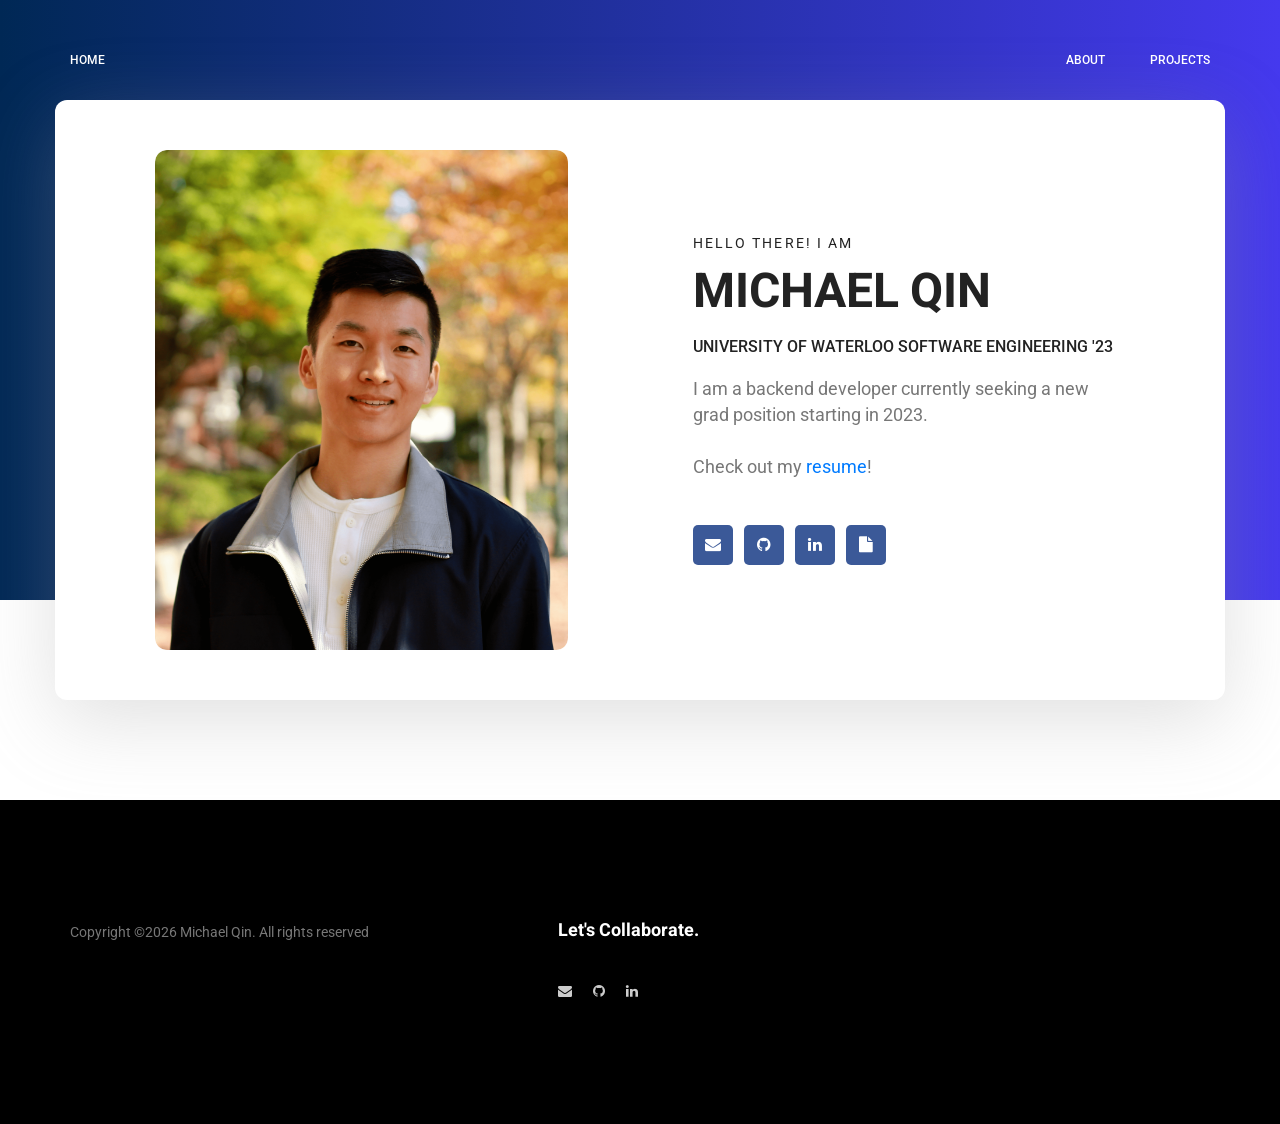
==== commit dff93bb3: "keeping just the banner section" ====
--- a/index.html
+++ b/index.html
@@ -59,8 +59,8 @@
 								<div class="personal_text">
 									<h6>Hello there! I am</h6>
 									<h3>Michael Qin</h3>
-									<h4>Software Engineering Student</h4>
-									<p>I am in my fourth year of studies towards a Bachelor of Software Engineering Degree, Honours with Co-op at the University of Waterloo, graduating Spring 2023.
+									<h4>University of Waterloo Software Engineering '23</h4>
+									<p>I am a backend developer currently seeking a new grad position starting in 2023.
 										<br><br>
 										Check out my <a href="documents/michaelqinresume.pdf" target="_blank">resume</a>!
 									</p>
@@ -78,158 +78,6 @@
 				</div>
             </div>
         </section>
-        <!--================End Home Banner Area =================-->
-        <!-- just have a small text blurb and text links, delete projects and the bars -->
-        <!--================Welcome Area =================-->
-        <section class="welcome_area p_120" id="welcome_area">
-        	<div class="container">
-        		<div class="row welcome_inner">
-        			<div class="col-lg-6">
-        				<div class="welcome_text">
-        					<h4>About Myself</h4>
-        					<p>I am a hardworking, reliable backend developer currently seeking a new grad position starting in 2023. I have experience with Python, Java, C#, and C/C++.
-								<br><br>
-								I am also passionate about music and love singing, playing various instruments, and playing ultimate frisbee!
-							</p>
-        				</div>
-        			</div>
-        			<div class="col-lg-6">
-        				<div class="tools_expert">
-        					<div class="skill_main">
-								<div class="skill_item">
-									<h4><strong>Java</strong> <span class="counter">85</span>%</h4>
-									<div class="progress_br">
-										<div class="progress">
-											<div class="progress-bar" role="progressbar" aria-valuenow="75" aria-valuemin="0" aria-valuemax="100"></div>
-										</div>
-									</div>
-								</div>
-								<div class="skill_item">
-									<h4><strong>Python</strong> <span class="counter">80</span>%</h4>
-									<div class="progress_br">
-										<div class="progress">
-											<div class="progress-bar" role="progressbar" aria-valuenow="75" aria-valuemin="0" aria-valuemax="100"></div>
-										</div>
-									</div>
-								</div>
-								<div class="skill_item">
-									<h4><strong>C</strong> <span class="counter">75</span>%</h4>
-									<div class="progress_br">
-										<div class="progress">
-											<div class="progress-bar" role="progressbar" aria-valuenow="65" aria-valuemin="0" aria-valuemax="100"></div>
-										</div>
-									</div>
-								</div>
-								<div class="skill_item">
-									<h4><strong>HTML/CSS</strong> <span class="counter">65</span>%</h4>
-									<div class="progress_br">
-										<div class="progress">
-											<div class="progress-bar" role="progressbar" aria-valuenow="40" aria-valuemin="0" aria-valuemax="100"></div>
-										</div>
-									</div>
-								</div>
-							</div>
-        				</div>
-        			</div>
-        		</div>
-        	</div>
-        </section>
-        <!--================End Welcome Area =================-->
-         
-        <!--================Home Gallery Area =================-->
-        <section class="home_gallery_area p_120" id="projects">
-        	<div class="container">
-        		<div class="main_title">
-        			<h2>Projects</h2>
-        			<p>My current portfolio of projects.</p>
-        		</div>
-        		<div class="isotope_fillter">
-        			<ul class="gallery_filter list">
-						<li class="active" data-filter="*"><a href="#">All</a></li>
-						<li data-filter=".c"><a href="#">C</a></li>
-						<li data-filter=".python"><a href="#">Python</a></li>
-						<li data-filter=".rn"><a href="#">React Native</a></li>
-					</ul>
-        		</div>
-        	</div>
-        	<div class="container">
-        		<div class="gallery_f_inner row imageGallery1">
-					<div class="col-lg-4 col-md-4 col-sm-6 python">
-						<div class="h_gallery_item">
-							<div class="g_img_item">
-								<img class="img-fluid" src="img/wegmans.png" alt="">
-								<a class="light" href="https://github.com/meiyiniu/weg-buddy" target="_blank"><img src="img/gallery/icon.png" alt=""></a>
-							</div>
-							<div class="g_item_text">
-								<h4>WegBuddy</h4>
-								<p>Creates a meal plan based on your mood</p>
-							</div>
-						</div>
-					</div>
-					<div class="col-lg-4 col-md-4 col-sm-6 rn">
-						<div class="h_gallery_item">
-							<div class="g_img_item">
-								<img class="img-fluid" src="img/tripwire.png" alt="">
-								<a class="light" href="https://github.com/michaelqin3/tripwire" target="_blank"><img src="img/gallery/icon.png" alt=""></a>
-							</div>
-							<div class="g_item_text">
-								<h4>Tripwire</h4>
-								<p>App that triggers an alarm when the phone's GPS gets in range of a waypoint.</p>
-							</div>
-						</div>
-					</div>
-        			<div class="col-lg-4 col-md-4 col-sm-6 python">
-        				<div class="h_gallery_item">
-        					<div class="g_img_item">
-        						<img class="img-fluid" src="img/tetris.jpeg" alt="">
-        						<a class="light" href="https://github.com/michaelqin3/PiTetris" target="_blank"><img src="img/gallery/icon.png" alt=""></a>
-        					</div>
-        					<div class="g_item_text">
-        						<h4>Two-Player Tetris</h4>
-        						<p>With Raspberry Pi, GPIO Pins</p>
-        					</div>
-        				</div>
-					</div>
-					<div class="col-lg-4 col-md-4 col-sm-6 python">
-        				<div class="h_gallery_item">
-        					<div class="g_img_item">
-        						<img class="img-fluid" src="img/reddit1.png" alt="">
-        						<a class="light" href="https://github.com/michaelqin3/aswell_bot" target="_blank"><img src="img/gallery/icon.png" alt=""></a>
-        					</div>
-        					<div class="g_item_text">
-        						<h4>Reddit Bot</h4>
-        						<p>Using reddit API</p>
-        					</div>
-        				</div>
-					</div>
-					<div class="col-lg-4 col-md-4 col-sm-6 c">
-        				<div class="h_gallery_item">
-        					<div class="g_img_item">
-        						<img class="img-fluid" src="img/poker.jpg" alt="">
-        						<a class="light" href="https://github.com/michaelqin3/weird-poker" target="_blank"><img src="img/gallery/icon.png" alt=""></a>
-        					</div>
-        					<div class="g_item_text">
-								<h4>Poker Hand Dealer</h4>
-								<p>Shuffles and deals poker hands</p>
-        					</div>
-        				</div>
-					</div>
-					<div class="col-lg-4 col-md-4 col-sm-6">
-        				<div class="h_gallery_item">
-        					<div class="g_img_item">
-        						<img class="img-fluid" src="img/food.jpg" alt="">
-        						<a class="light" href="https://github.com/HanssonLin/CookMeApp" target="_blank"><img src="img/gallery/icon.png" alt=""></a>
-        					</div>
-        					<div class="g_item_text">
-								<h4>Cook Me!</h4>
-								<p>Pick an image of tasty food and get the recipe</p>
-        					</div>
-        				</div>
-        			</div>
-        		</div>
-        	</div>
-        </section>
-        <!--================End Home Gallery Area =================-->
         
         <!--================Footer Area =================-->
         <footer class="footer_area p_120">
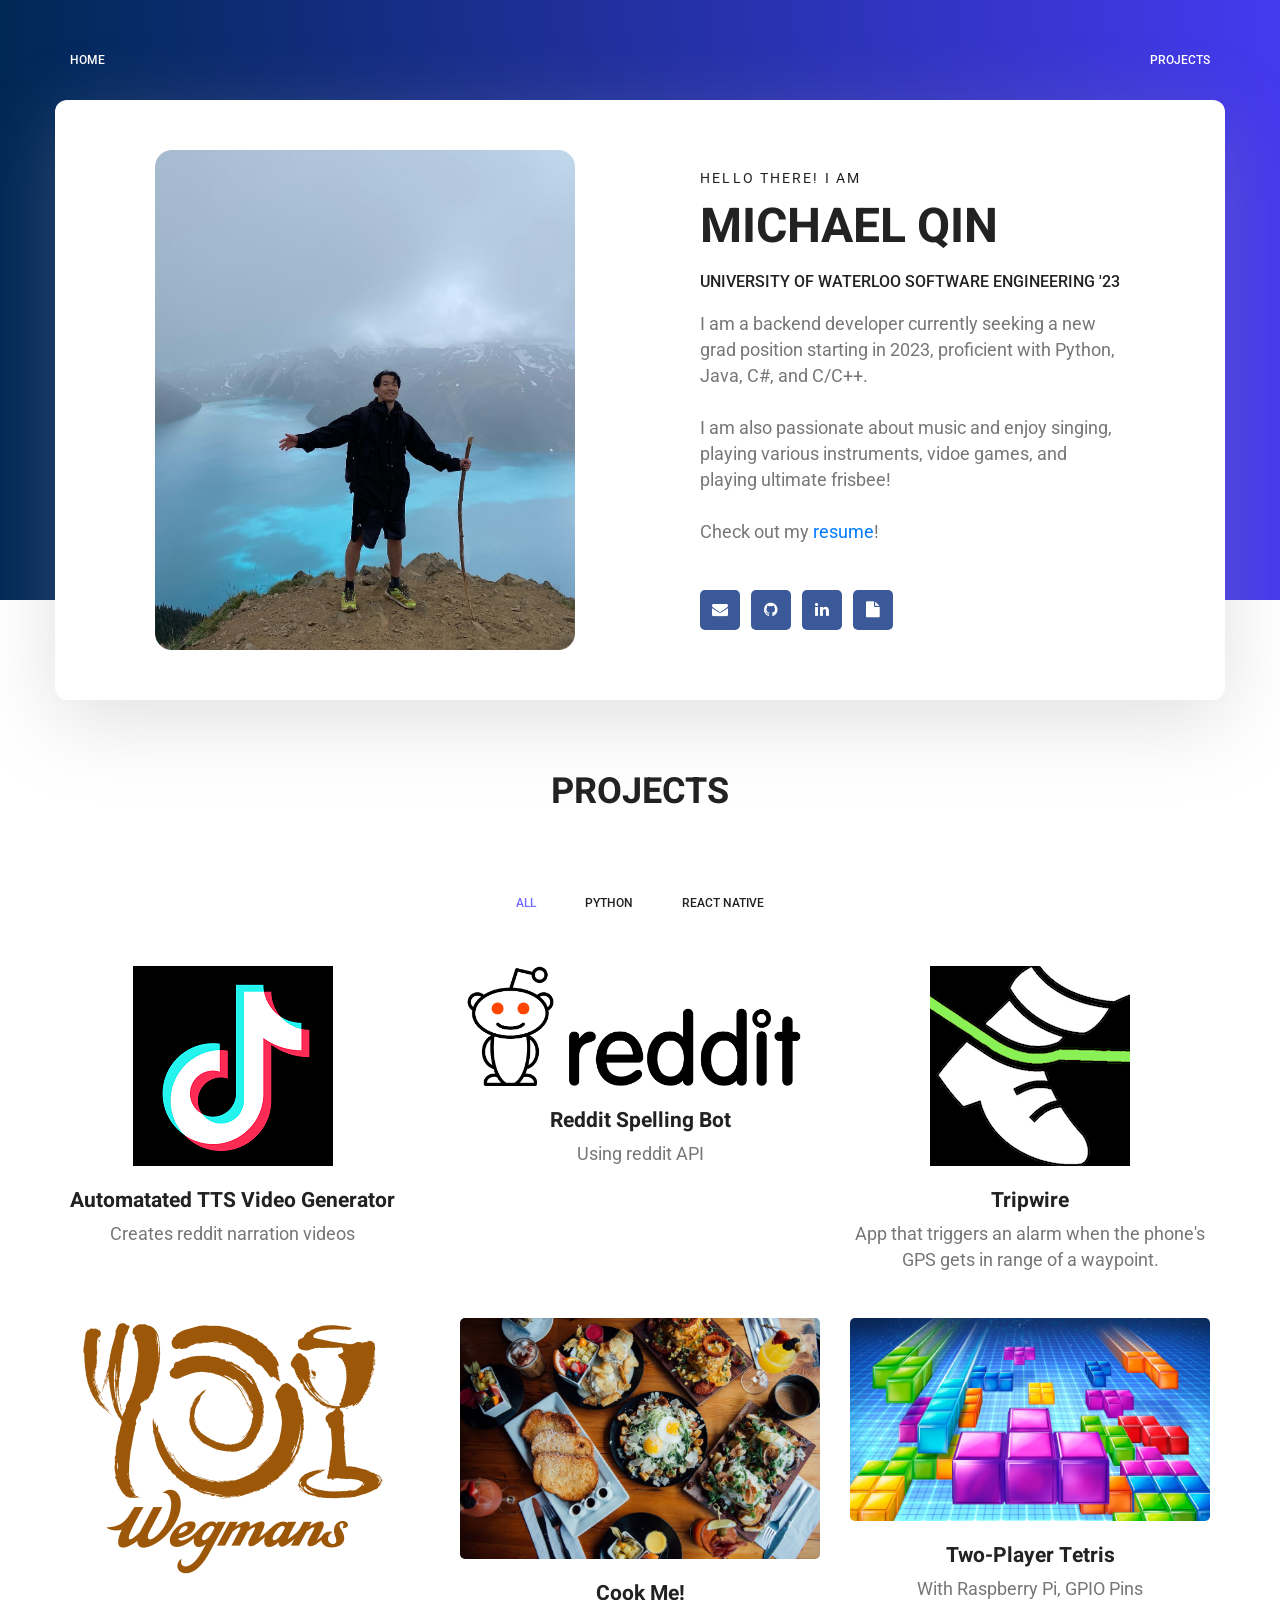
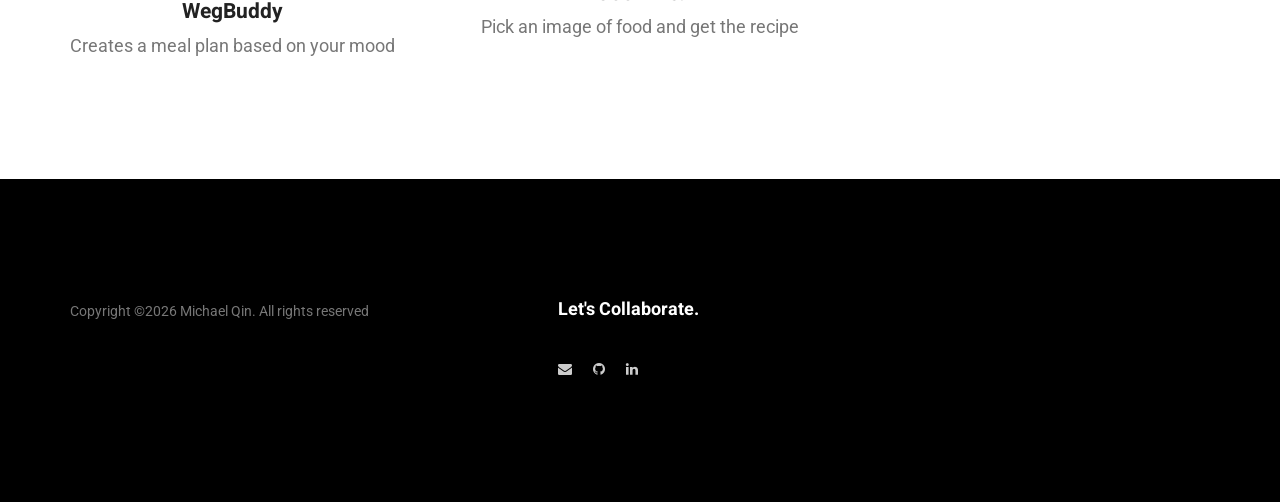
==== commit f04740c6: "updating f2022" ====
--- a/index.html
+++ b/index.html
@@ -36,7 +36,6 @@
 
 						<div class="collapse navbar-collapse offset" id="navbarSupportedContent">
 							<ul class="nav navbar-nav menu_nav ml-auto">
-								<li class="nav-item"><a class="nav-link" href="#welcome_area">About</a></li> 
 								<li class="nav-item"><a class="nav-link" href="#projects">Projects</a></li>
 							</ul>
 						</div> 
@@ -53,14 +52,18 @@
 					<div class="banner_content">
 						<div class="media">
 							<div class="d-flex">
-								<img class="header_image" src="img/profilePortrait.png" alt="">
+								<img class="header_image" src="img/hiking2.png" alt="">
 							</div>
 							<div class="media-body">
 								<div class="personal_text">
 									<h6>Hello there! I am</h6>
 									<h3>Michael Qin</h3>
 									<h4>University of Waterloo Software Engineering '23</h4>
-									<p>I am a backend developer currently seeking a new grad position starting in 2023.
+									<p>I am a backend developer currently seeking a new grad position starting in 2023, proficient with Python, Java, C#, and C/C++.
+										
+										<br><br>
+										I am also passionate about music and enjoy singing, playing various instruments, vidoe games, and playing ultimate frisbee!
+
 										<br><br>
 										Check out my <a href="documents/michaelqinresume.pdf" target="_blank">resume</a>!
 									</p>
@@ -78,6 +81,100 @@
 				</div>
             </div>
         </section>
+        <!--================End Home Banner Area =================-->
+       
+        <!--================Home Gallery Area =================-->
+        <section class="home_gallery_area p_120" id="projects">
+        	<div class="container">
+        		<div class="main_title">
+        			<h2>Projects</h2>
+        		</div>
+        		<div class="isotope_fillter">
+        			<ul class="gallery_filter list">
+						<li class="active" data-filter="*"><a href="#">All</a></li>
+						<li data-filter=".python"><a href="#">Python</a></li>
+						<li data-filter=".rn"><a href="#">React Native</a></li>
+					</ul>
+        		</div>
+        	</div>
+        	<div class="container">
+        		<div class="gallery_f_inner row imageGallery1">
+					<div class="col-lg-4 col-md-4 col-sm-6 python">
+        				<div class="h_gallery_item">
+        					<div class="g_img_item">
+        						<img class="img-fluid" src="img/tiktok.png" alt="">
+        						<a class="light" href="https://github.com/michaelqin3/reddit_TTS" target="_blank"><img src="img/gallery/icon.png" alt=""></a>
+        					</div>
+        					<div class="g_item_text">
+								<h4>Automatated TTS Video Generator</h4>
+								<p>Creates reddit narration videos</p>
+        					</div>
+        				</div>
+					</div>
+					<div class="col-lg-4 col-md-4 col-sm-6 python">
+        				<div class="h_gallery_item">
+        					<div class="g_img_item">
+        						<img class="img-fluid" src="img/reddit1.png" alt="">
+        						<a class="light" href="https://github.com/michaelqin3/aswell_bot" target="_blank"><img src="img/gallery/icon.png" alt=""></a>
+        					</div>
+        					<div class="g_item_text">
+        						<h4>Reddit Spelling Bot</h4>
+        						<p>Using reddit API</p>
+        					</div>
+        				</div>
+					</div>
+					<div class="col-lg-4 col-md-4 col-sm-6 rn">
+						<div class="h_gallery_item">
+							<div class="g_img_item">
+								<img class="img-fluid" src="img/tripwire.png" alt="">
+								<a class="light" href="https://github.com/michaelqin3/tripwire" target="_blank"><img src="img/gallery/icon.png" alt=""></a>
+							</div>
+							<div class="g_item_text">
+								<h4>Tripwire</h4>
+								<p>App that triggers an alarm when the phone's GPS gets in range of a waypoint.</p>
+							</div>
+						</div>
+					</div>
+					<div class="col-lg-4 col-md-4 col-sm-6 python">
+						<div class="h_gallery_item">
+							<div class="g_img_item">
+								<img class="img-fluid" src="img/wegmans.png" alt="">
+								<a class="light" href="https://github.com/meiyiniu/weg-buddy" target="_blank"><img src="img/gallery/icon.png" alt=""></a>
+							</div>
+							<div class="g_item_text">
+								<h4>WegBuddy</h4>
+								<p>Creates a meal plan based on your mood</p>
+							</div>
+						</div>
+					</div>
+					<div class="col-lg-4 col-md-4 col-sm-6">
+        				<div class="h_gallery_item">
+        					<div class="g_img_item">
+        						<img class="img-fluid" src="img/food.jpg" alt="">
+        						<a class="light" href="https://github.com/HanssonLin/CookMeApp" target="_blank"><img src="img/gallery/icon.png" alt=""></a>
+        					</div>
+        					<div class="g_item_text">
+								<h4>Cook Me!</h4>
+								<p>Pick an image of food and get the recipe</p>
+        					</div>
+        				</div>
+        			</div>
+        			<div class="col-lg-4 col-md-4 col-sm-6 python">
+        				<div class="h_gallery_item">
+        					<div class="g_img_item">
+        						<img class="img-fluid" src="img/tetris.jpeg" alt="">
+        						<a class="light" href="https://github.com/michaelqin3/PiTetris" target="_blank"><img src="img/gallery/icon.png" alt=""></a>
+        					</div>
+        					<div class="g_item_text">
+        						<h4>Two-Player Tetris</h4>
+        						<p>With Raspberry Pi, GPIO Pins</p>
+        					</div>
+        				</div>
+					</div>
+        		</div>
+        	</div>
+        </section>
+        <!--================End Home Gallery Area =================-->
         
         <!--================Footer Area =================-->
         <footer class="footer_area p_120">
--- a/css/style.css
+++ b/css/style.css
@@ -304,7 +304,7 @@
   background-image: -moz-linear-gradient( 0deg, #002855, #4539ee);
 	background-image: -webkit-linear-gradient( 0deg, #002855, #4539ee);
   background-image: -ms-linear-gradient( 0deg, #002855, #4539ee);     
-  margin-bottom: 200px; }
+  margin-bottom: 50px; }
   .home_banner_area .box_1620 {
     min-height: 0px;
     border-radius: 12px;
--- a/css/responsive.css
+++ b/css/responsive.css
@@ -0,0 +1,443 @@
+@media (max-width:1619px){
+	/* Main Menu Area css
+	============================================================================================ */
+   .header_area .navbar .search {
+		margin-left: 40px;
+	}
+	/* End Main Menu Area css
+	============================================================================================ */
+	.banner_area .box_1620 {
+		border-radius: 0px;
+	}
+}
+@media (max-width:1300px){
+	.testimonials_area .owl-prev, .testimonials_area .owl-next {
+		right: auto;
+		left: 50%;
+		transform: translateX(-50%);
+		bottom: 25px;
+		top: auto;
+	}
+	.testimonials_area .owl-prev{
+		transform: rotate(90deg);
+	}
+	.testimonials_area .owl-next{
+		transform: rotate(90deg);
+		margin-left: -40px;
+	}
+}
+@media (max-width:1199px){
+	/* Main Menu Area css
+	============================================================================================ */
+	.header_area .navbar .nav .nav-item {
+		margin-right: 28px;
+	}
+	/* End Main Menu Area css
+	============================================================================================ */
+	/* Home Banner Area css
+	============================================================================================ */
+	.home_banner_area {
+		min-height: 728px;
+		margin-bottom: 120px;
+	}
+	.home_banner_area .banner_inner {
+		min-height: 650px;
+	}
+	.header_area .navbar .nav .nav-item.submenu ul {
+		left: auto;
+		right: 0px;
+	}
+	/* End Home Banner Area css
+	============================================================================================ */
+	.banner_content .media{
+		display: block;
+	}
+	.home_banner_area .banner_content{
+		max-width: 500px;
+		margin-bottom: 0px;
+
+	}
+	.home_banner_area .banner_inner .banner_content .media .d-flex {
+		padding-right: 0px;
+		display: block;
+		width: 100%;
+	}
+	.home_banner_area .banner_inner .banner_content .media .d-flex img {
+		width: 100%;
+		height: 100%;
+	}
+	.home_banner_area .banner_inner .banner_content .media .media-body {
+		margin-top: 30px;
+	}
+	.home_banner_area .box_1620 {
+		bottom: -130px;
+	}
+	.profile_inner .personal_text {
+		padding-left: 0px;
+	}
+	.home_banner_area.blog_banner .banner_inner{
+		min-height: 728px;
+	}
+	.home_banner_area.blog_banner {
+		margin-bottom: 0px;
+	}
+}
+
+@media (max-width:991px){
+	/* Main Menu Area css
+	============================================================================================ */
+    .navbar-toggler {
+        border: none;
+        border-radius: 0px;
+        padding: 0px;
+        cursor: pointer;
+        margin-top: 27px;
+        margin-bottom: 23px;
+    }
+	.header_area .navbar {
+		background: #000;
+	}
+    .navbar-toggler[aria-expanded="false"] span:nth-child(2) {
+		opacity: 1;
+	}
+	.navbar-toggler[aria-expanded="true"] span:nth-child(2) {
+		opacity: 0;
+	}
+	.navbar-toggler[aria-expanded="true"] span:first-child {
+		transform: rotate(-45deg);
+		position: relative;
+		top: 7.5px;
+	}
+	.navbar-toggler[aria-expanded="true"] span:last-child {
+		transform: rotate(45deg);
+		bottom: 6px;
+		position: relative;
+	}
+	.navbar-toggler span{
+		display: block;
+		width: 25px;
+		height: 3px;
+		background: #fff;
+		margin: auto;
+		margin-bottom: 4px;
+		transition: all 400ms linear;
+		cursor: pointer;
+	}
+    .navbar .container{
+        padding-left: 15px;
+        padding-right: 15px;
+    }
+    .nav{
+        padding: 0px 0px;
+    }
+	.header_area + section, .header_area + row, .header_area + div {
+		margin-top: 117px;
+	}
+    .header_top .nav{
+        padding: 0px;
+    }
+    .header_area .navbar .nav .nav-item .nav-link{
+        line-height: 40px;
+        margin-right: 0px;
+        display: block;
+		border-bottom: 1px solid #ededed33;
+		border-radius: 0px;
+    }
+	.header_area.navbar_fixed .main_menu .navbar .nav .nav-item .nav-link {
+		line-height: 40px;
+	}
+    .header_area .navbar .search{
+        margin-left: 0px;
+    }
+	.header_area .navbar-collapse{
+		max-height: 340px;
+		overflow-y: scroll;
+	}
+	.header_area .navbar .nav .nav-item.submenu ul .nav-item .nav-link {
+		padding: 0px 15px;
+	}
+	.header_area .navbar .nav .nav-item {
+		margin-right: 0px;
+	}
+	.header_area + section, .header_area + row, .header_area + div {
+		margin-top: 0px;
+	}
+	/* End Main Menu Area css
+	============================================================================================ */
+	/* Blog page Area css
+	============================================================================================ */
+	.categories_post img{
+        width: 100%;
+    }
+	.categories_post {
+		max-width: 360px;
+		margin: 0 auto;
+	}
+	.blog_categorie_area .col-lg-4{
+        margin-top: 30px;
+    }
+    .blog_area{
+        padding-bottom: 80px;
+    }
+    .single-post-area .blog_right_sidebar{
+        margin-top: 30px;
+    }
+	/* End Blog page Area css
+	============================================================================================ */
+	
+	/* Contact Page Area css
+	============================================================================================ */
+	.contact_info{
+		margin-bottom: 50px;
+	}
+	.c_details_list{
+		margin-top: 30px;
+	}
+	/* End Contact page Area css
+	============================================================================================ */
+	.home_banner_area .donation_inner{
+		margin-bottom: -30px;
+	}
+	.home_banner_area .dontation_item{
+		max-width: 350px;
+		margin: auto;
+	}
+	/* Footer Area css
+	============================================================================================ */
+	.footer-area .col-sm-6{
+		margin-bottom: 30px;
+	}
+	.footer_area .f_widget{
+		margin-bottom: 30px;
+	}
+	.footer_area .footer_inner{
+		margin-bottom: -30px;
+	}
+	/* End End Footer Area css
+	============================================================================================ */
+	.welcome_text{
+		margin-bottom: 30px;
+	}
+	.banner_area .box_1620 {
+		bottom: -71px;
+	}
+	.banner_area {
+		margin-bottom: 71px;
+	}
+	.profile_inner .personal_text {
+		padding-top: 30px;
+	}
+}
+@media (max-width:767px){
+	.home_banner_area {
+		min-height: 570px;
+		margin-bottom: 120px;
+	}
+	.home_banner_area .banner_inner {
+		min-height: 500px;
+	}
+	.home_banner_area .box_1620 {
+		min-height: 500px;
+	}
+	.home_banner_area .banner_inner .banner_content {
+		margin-top: 0px;
+	}
+	/* Blog Page Area css
+	============================================================================================ */
+    .blog_banner .banner_inner .blog_b_text h2 {
+		font-size: 40px;
+		line-height: 50px;
+	}
+	.blog_info.text-right{
+		text-align: left !important;
+		margin-bottom: 10px;
+	}
+	/* End Blog Page Area css
+	============================================================================================ */
+	.home_banner_area .banner_inner .banner_content h3 {
+		font-size: 45px;
+		line-height: 55px;
+	}
+	.home_banner_area .banner_inner .banner_content p br {
+		display: none;
+	}
+	.home_banner_area .banner_inner .banner_content h3 span {
+		line-height: 45px;
+		padding-bottom: 0px;
+		padding-top: 0px;
+	}
+	/* Footer Area css
+	============================================================================================ */
+	.footer-bottom{
+		text-align: center;
+	}
+	.footer-bottom .footer-social {
+		text-align: center;
+		margin-top: 15px;
+	}
+	/* End End Footer Area css
+	============================================================================================ */
+	.service_inner .col-lg-3 {
+		margin-bottom: 0px;
+	}
+	.service_img{
+		max-width: 405px;
+		margin: auto;
+	}
+	.service_inner .service_text {
+		padding-top: 30px;
+		padding-bottom: 30px;
+		max-width: 405px;
+		margin: 0px auto 0px;
+	}
+	.instagram_image a {
+		flex: 0 0 33.33%;
+		max-width: 33.33%;
+	}
+	.wel_item {
+		margin-bottom: 30px;
+	}
+}
+@media (max-width:600px){
+	
+}
+@media (max-width:575px){
+	.top_menu {
+		display: none;
+	}
+	.header_area + section, .header_area + row, .header_area + div {
+		margin-top: 0px;
+	}
+    /* Home Banner Area css
+	============================================================================================ */
+	.home_banner_area .banner_inner .banner_content h2 {
+		font-size: 28px;
+	}
+	.home_banner_area {
+		min-height: 570px;
+	}
+	.home_banner_area .banner_inner {
+		min-height: 500px;
+	}
+	.blog_banner .banner_inner .blog_b_text {
+		margin-top: 0px;
+	}
+	.home_banner_area .banner_inner .banner_content h5 {
+		margin-top: 0px;
+	}
+	/* End Home Banner Area css
+	============================================================================================ */
+	.p_120 {
+		padding-top: 70px;
+		padding-bottom: 70px;
+	}
+	.main_title h2 {
+		font-size: 25px;
+	}
+	/* Elements Area css
+	============================================================================================ */
+	.sample-text-area {
+		padding: 70px 0 70px 0;
+	}
+	.generic-blockquote {
+		padding: 30px 15px 30px 30px;
+	}
+	/* End Elements Area css
+	============================================================================================ */
+	
+	/* Blog Page Area css
+	============================================================================================ */
+	.blog_details h2 {
+		font-size: 20px;
+		line-height: 30px;
+	}
+	.blog_banner .banner_inner .blog_b_text h2 {
+		font-size: 28px;
+		line-height: 38px;
+	}
+	/* End Blog Page Area css
+	============================================================================================ */
+	/* Footer Area css
+	============================================================================================ */
+	.footer-area {
+		padding: 70px 0px;
+	}
+	/* End End Footer Area css
+	============================================================================================ */
+	.pad_top {
+		padding-top: 70px;
+	}
+	.pad_bt {
+		padding-bottom: 70px;
+	}
+	.home_banner_area .box_1620 {
+		bottom: -71px;
+		border-radius: 0px;
+	}
+	.home_banner_area {
+		margin-bottom: 71px;
+	}
+	.tabs_inner .nav.nav-tabs li a {
+		line-height: 42px;
+		padding: 0px 18px;
+	}
+	.gallery_f_inner{
+		max-width: 340px;
+		margin: 0px auto -45px;
+	}
+	.blog_categorie_area {
+		padding-top: 70px;
+		padding-bottom: 70px;
+	}
+}
+
+@media (max-width:480px){
+	/* Main Menu Area css
+	============================================================================================ */
+	.header_area .navbar-collapse{
+		max-height: 250px;
+	}
+	/* End Main Menu Area css
+	============================================================================================ */
+	
+	/* Home Banner Area css
+	============================================================================================ */
+    .home_banner_area .banner_inner .banner_content {
+		padding: 30px 15px;
+		margin-top: 0px;
+	}
+	.banner_content .white_btn {
+		display: block;
+	}
+	/* End Home Banner Area css
+	============================================================================================ */
+	.banner_area .banner_inner .banner_content h2 {
+		font-size: 32px;
+	}
+	/* Blog Page Area css
+	============================================================================================ */
+	.comments-area .thumb {
+		margin-right: 10px;
+	}
+	/* End Blog Page Area css
+	============================================================================================ */
+	.tabs_inner .tab-content .tab-pane .list::before {
+		display: none;
+	}
+	.tabs_inner .tab-content .tab-pane .list li .media .d-flex {
+		padding-right: 0px;
+		padding-bottom: 18px;
+	}
+	.tabs_inner .tab-content .tab-pane .list li .media {
+		display: block;
+	}
+	.tabs_inner .tab-content .tab-pane .list li span {
+		display: none;
+	}
+	.tabs_inner .nav.nav-tabs {
+		margin-bottom: 0px;
+	}
+	.isotope_fillter .gallery_filter li {
+		margin-right: 17px;
+	}
+}
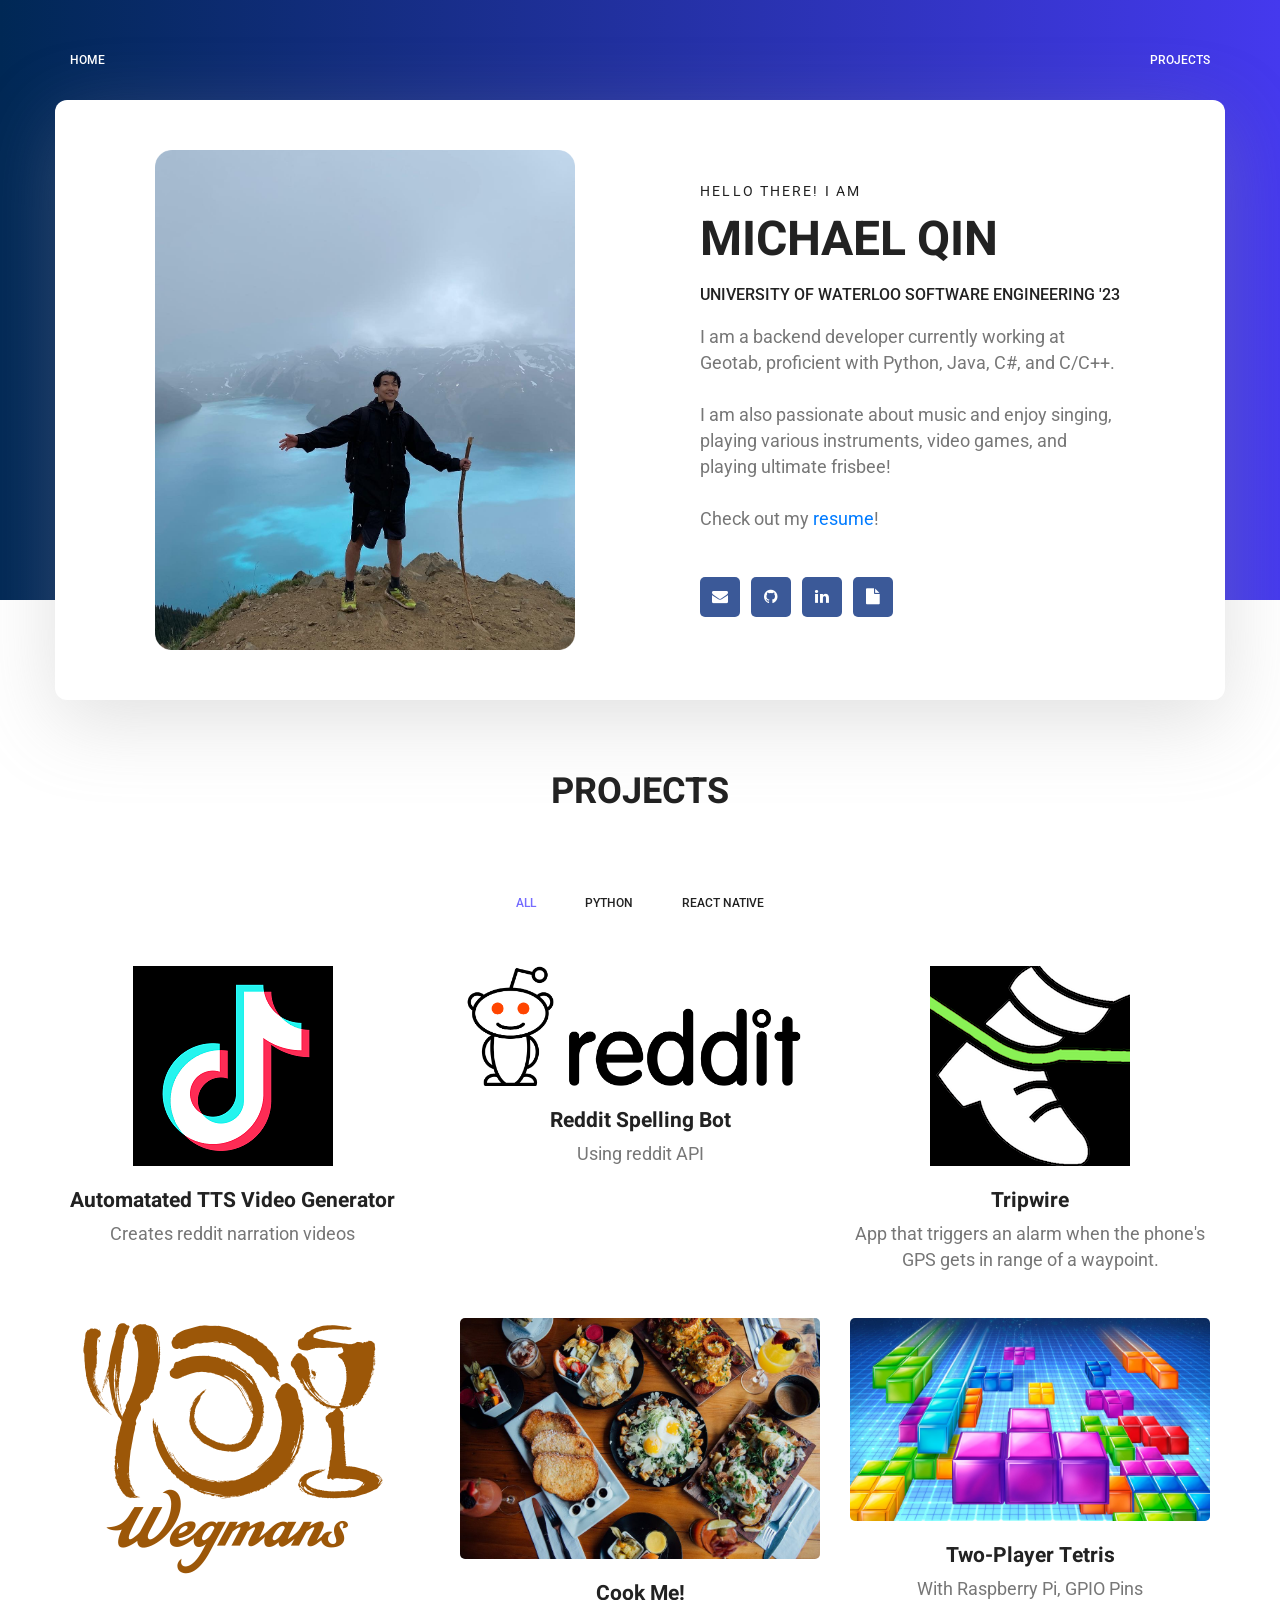
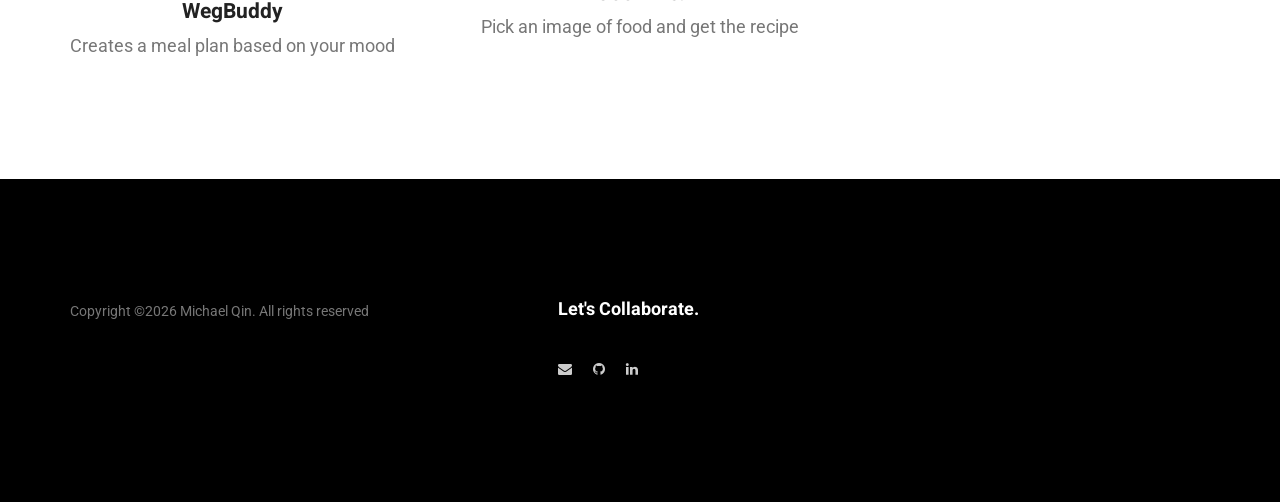
==== commit 53d4f4a7: "updating index" ====
--- a/index.html
+++ b/index.html
@@ -59,10 +59,10 @@
 									<h6>Hello there! I am</h6>
 									<h3>Michael Qin</h3>
 									<h4>University of Waterloo Software Engineering '23</h4>
-									<p>I am a backend developer currently seeking a new grad position starting in 2023, proficient with Python, Java, C#, and C/C++.
+									<p>I am a backend developer currently working at Geotab, proficient with Python, Java, C#, and C/C++.
 										
 										<br><br>
-										I am also passionate about music and enjoy singing, playing various instruments, vidoe games, and playing ultimate frisbee!
+										I am also passionate about music and enjoy singing, playing various instruments, video games, and playing ultimate frisbee!
 
 										<br><br>
 										Check out my <a href="documents/michaelqinresume.pdf" target="_blank">resume</a>!
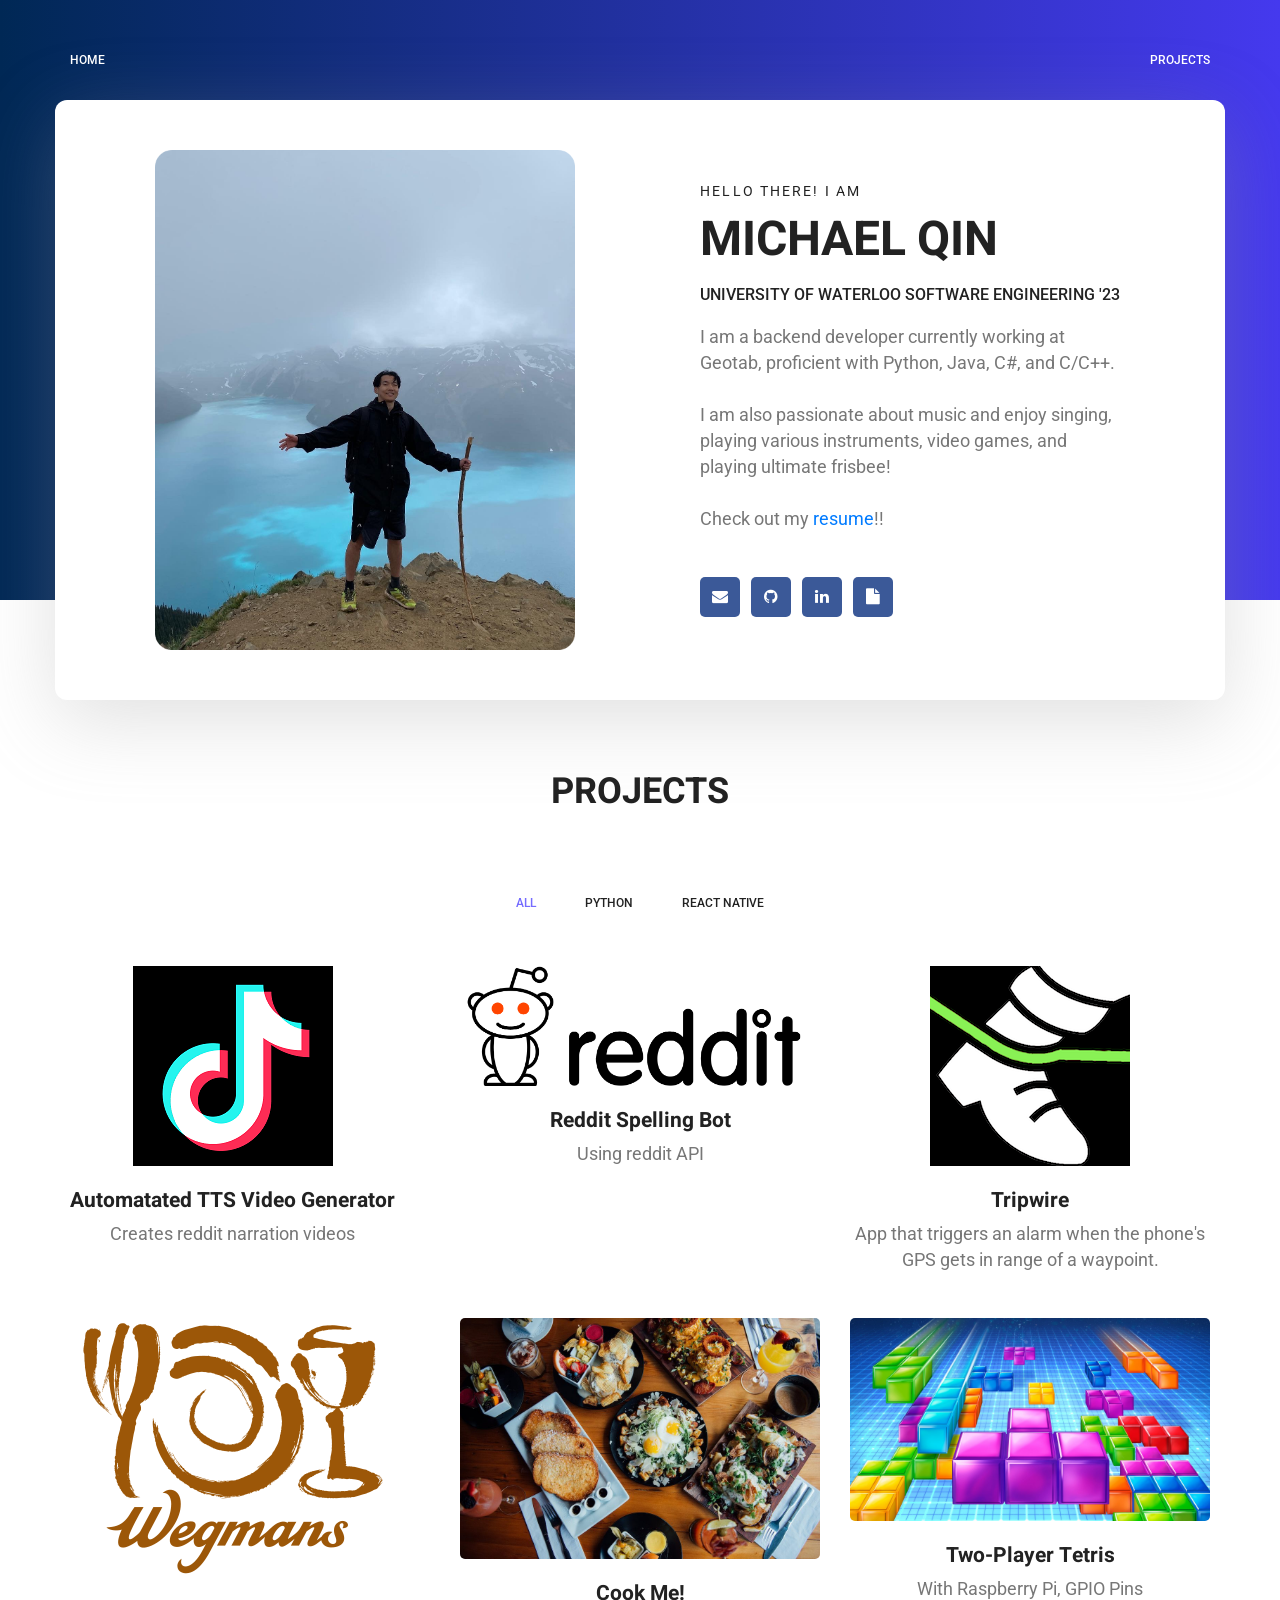
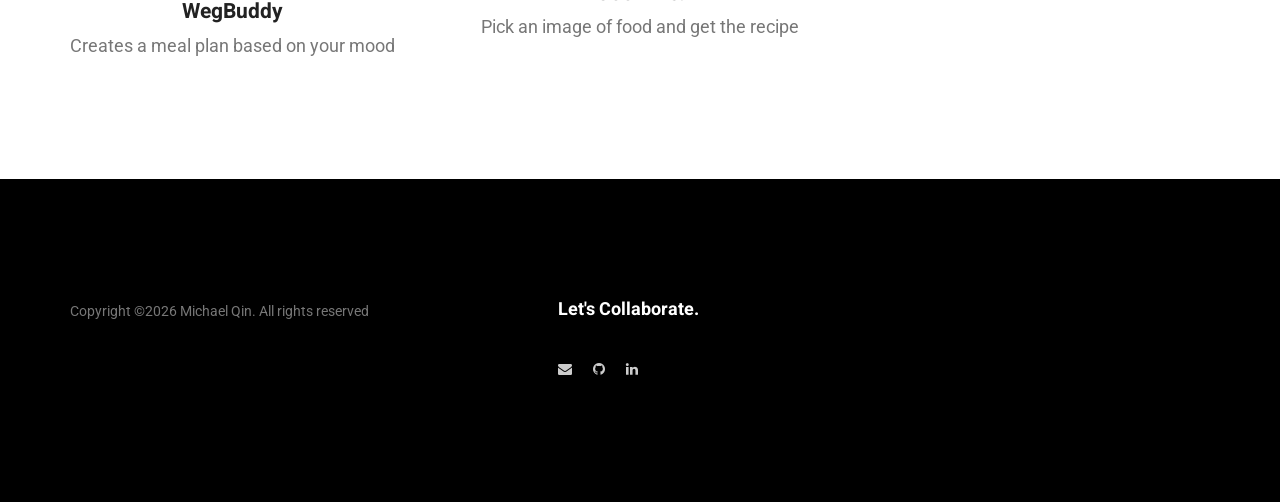
==== commit 9fab75a7: "add exclamation mark" ====
--- a/index.html
+++ b/index.html
@@ -1,4 +1,4 @@
-<!doctype html>
+<!DOCTYPE html>
 <html lang="en">
     <head>
         <meta charset="utf-8">
@@ -65,7 +65,7 @@
 										I am also passionate about music and enjoy singing, playing various instruments, video games, and playing ultimate frisbee!
 
 										<br><br>
-										Check out my <a href="documents/michaelqinresume.pdf" target="_blank">resume</a>!
+										Check out my <a href="documents/michaelqinresume.pdf" target="_blank">resume</a>!!
 									</p>
 
 									<ul class="list personal_social">
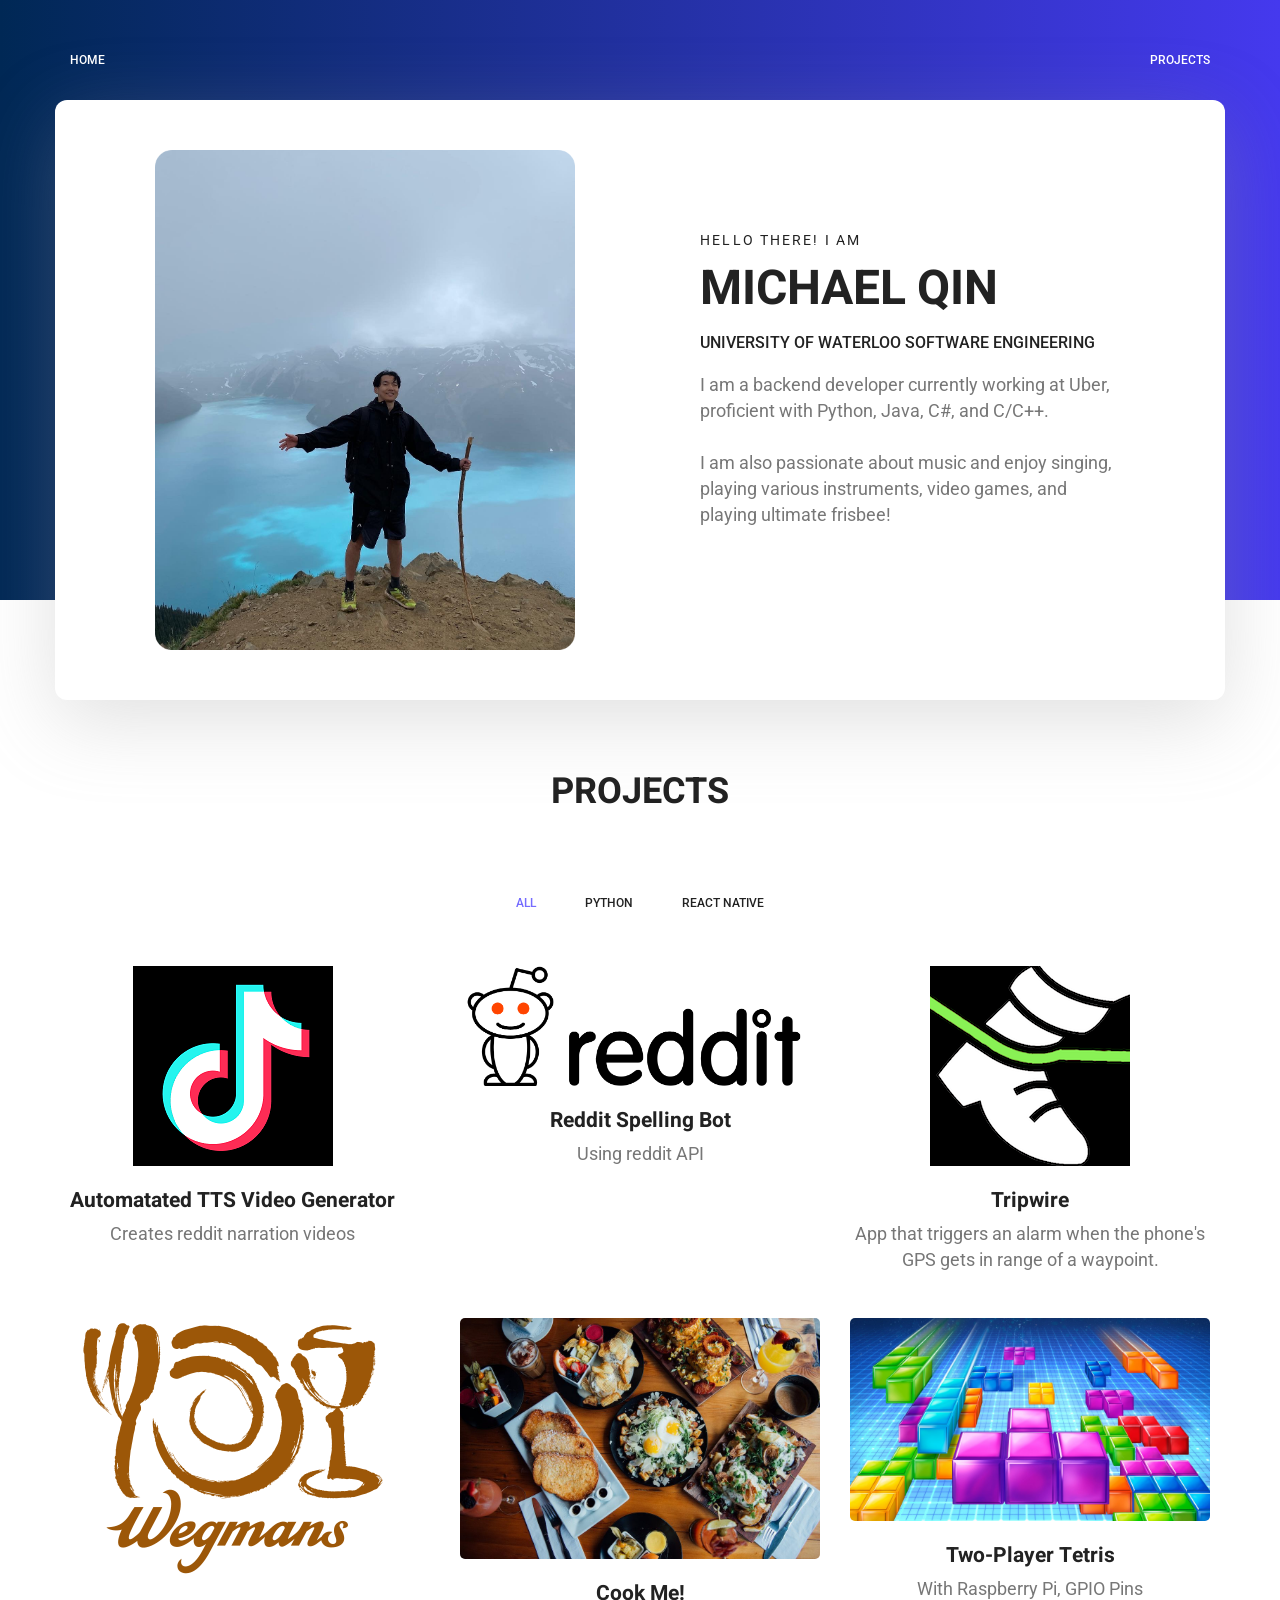
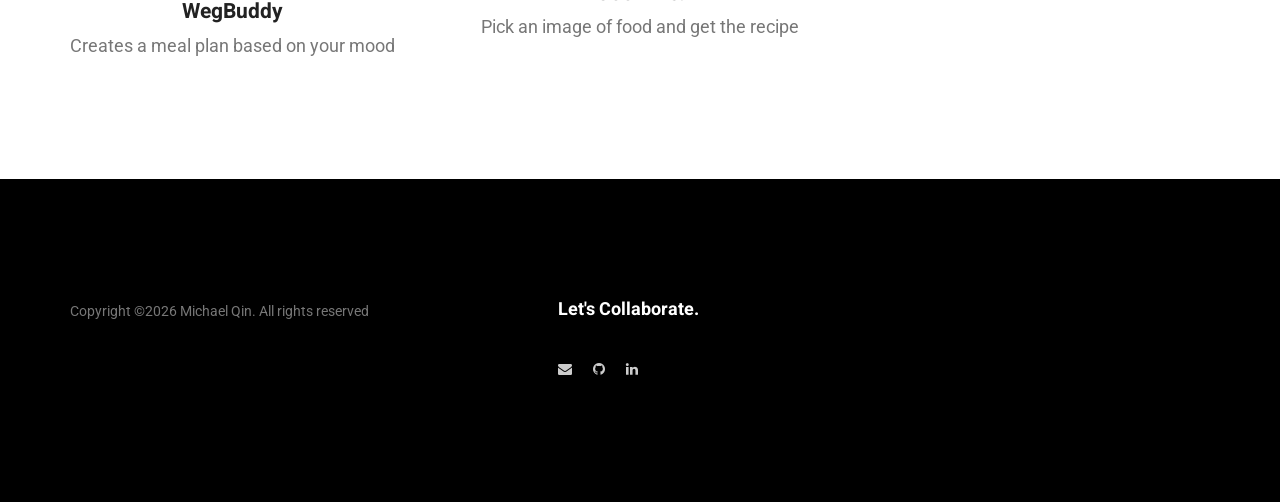
==== commit 8754431d: "Mask grad info" ====
--- a/index.html
+++ b/index.html
@@ -58,22 +58,22 @@
 								<div class="personal_text">
 									<h6>Hello there! I am</h6>
 									<h3>Michael Qin</h3>
-									<h4>University of Waterloo Software Engineering '23</h4>
-									<p>I am a backend developer currently working at Geotab, proficient with Python, Java, C#, and C/C++.
+									<h4>University of Waterloo Software Engineering</h4>
+									<p>I am a backend developer currently working at Uber, proficient with Python, Java, C#, and C/C++.
 										
 										<br><br>
 										I am also passionate about music and enjoy singing, playing various instruments, video games, and playing ultimate frisbee!
-
+<!-- 
 										<br><br>
-										Check out my <a href="documents/michaelqinresume.pdf" target="_blank">resume</a>!!
+										Check out my <a href="documents/michaelqinresume.pdf" target="_blank">resume</a>!! -->
 									</p>
 
-									<ul class="list personal_social">
-										<li><a href="mailto:qin.michael3@gmail.com" target="_blank"><i class="fa fa-envelope"></i></a></li> <!-- target blank is new tab-->
+									<!-- <ul class="list personal_social">
+										<li><a href="mailto:qin.michael3@gmail.com" target="_blank"><i class="fa fa-envelope"></i></a></li> 
 										<li><a href="https://github.com/michaelqin3" target="_blank"><i class="fa fa-github"></i></a></li>
 										<li><a href="https://www.linkedin.com/in/michael-q/" target="_blank"><i class="fa fa-linkedin"></i></a></li>
 										<li><a href="documents/michaelqinresume.pdf" target="_blank"><i class="fa fa-file"></i></a></li>
-									</ul>
+									</ul> -->
 								</div>
 							</div>
 						</div>
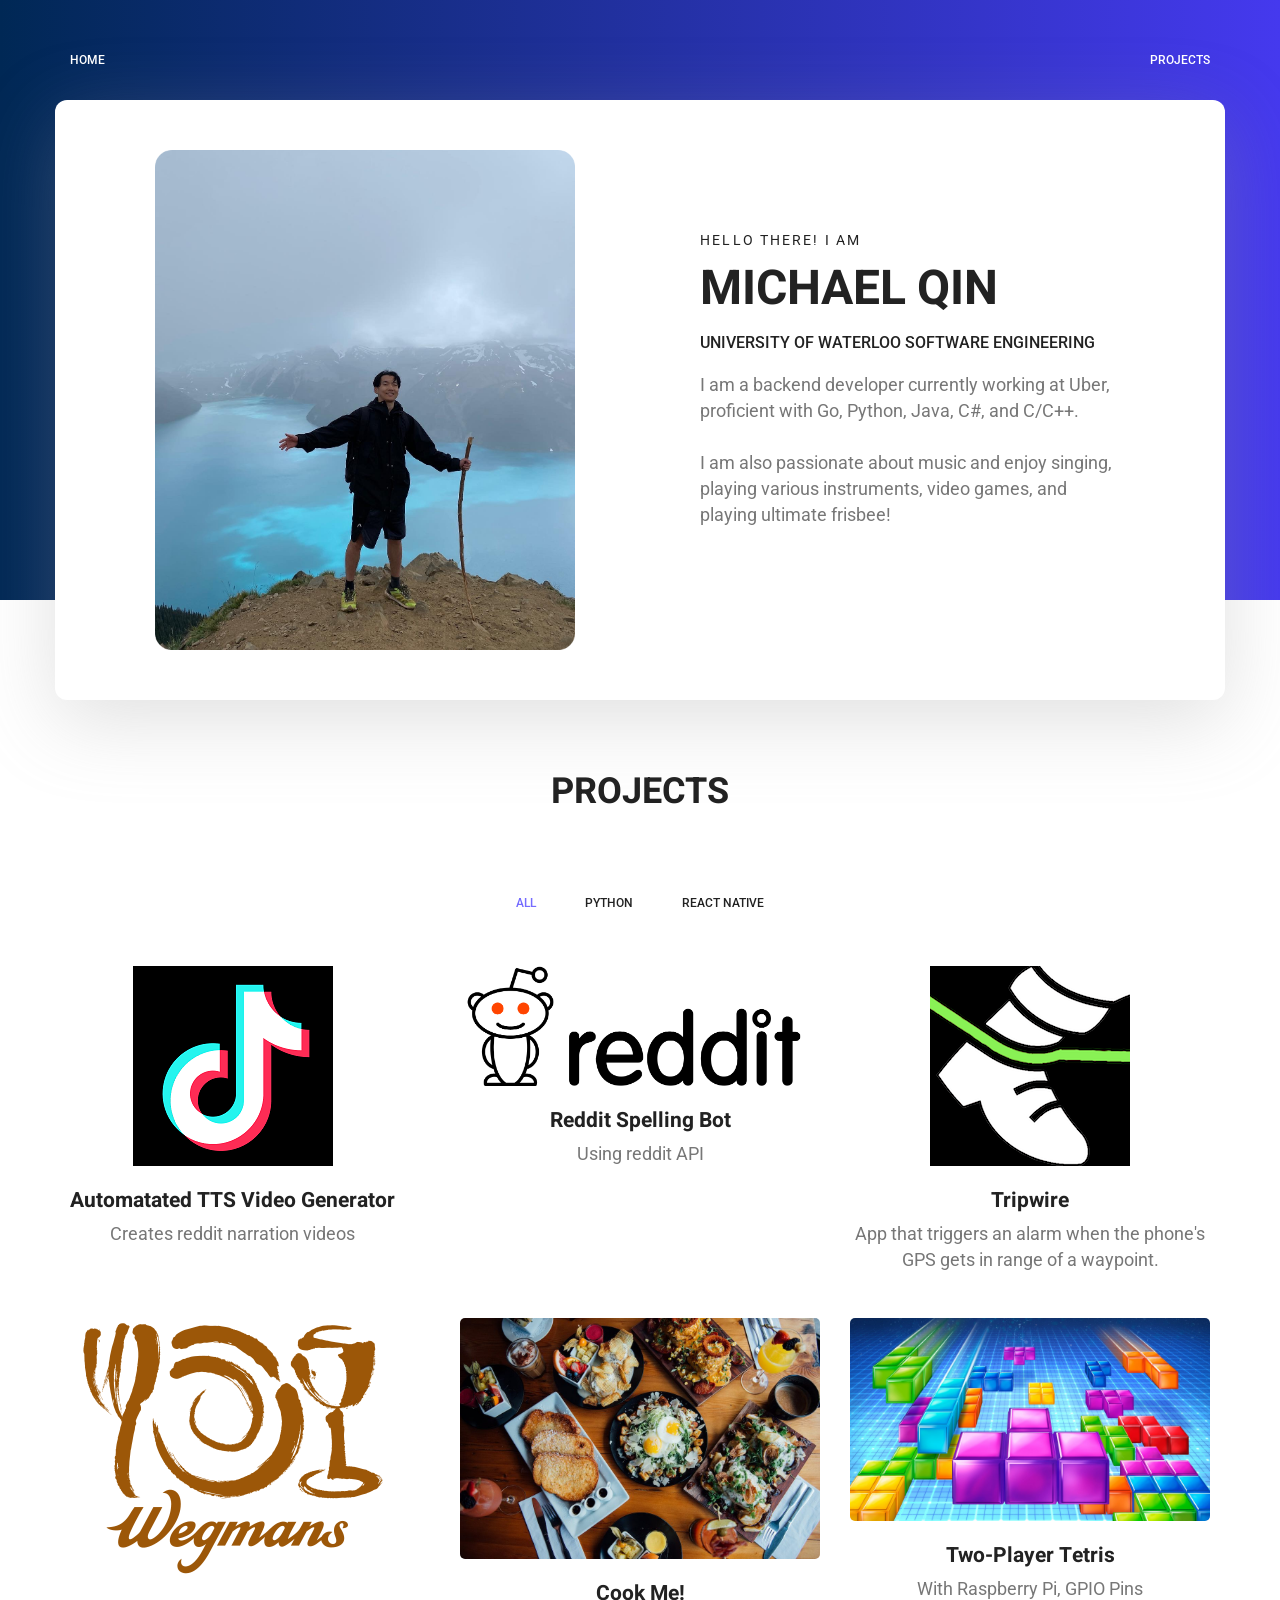
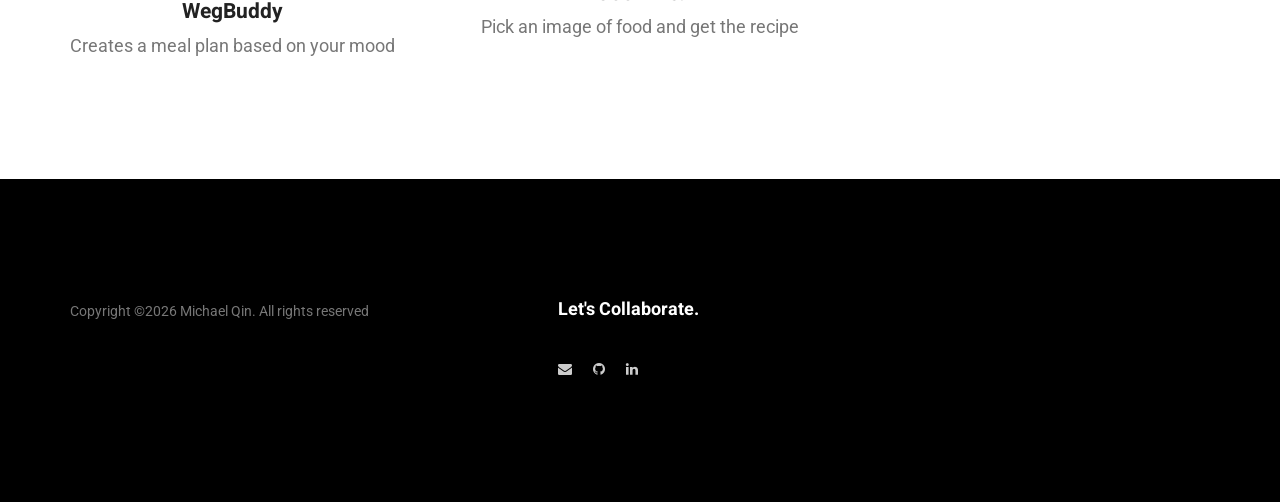
==== commit f6bb4c12: "Update index.html" ====
--- a/index.html
+++ b/index.html
@@ -59,7 +59,7 @@
 									<h6>Hello there! I am</h6>
 									<h3>Michael Qin</h3>
 									<h4>University of Waterloo Software Engineering</h4>
-									<p>I am a backend developer currently working at Uber, proficient with Python, Java, C#, and C/C++.
+									<p>I am a backend developer currently working at Uber, proficient with Go, Python, Java, C#, and C/C++.
 										
 										<br><br>
 										I am also passionate about music and enjoy singing, playing various instruments, video games, and playing ultimate frisbee!
@@ -218,4 +218,5 @@
         <script src="js/mail-script.js"></script>
 		<script src="js/theme.js"></script>
     </body>
-</html>+
+</html>
